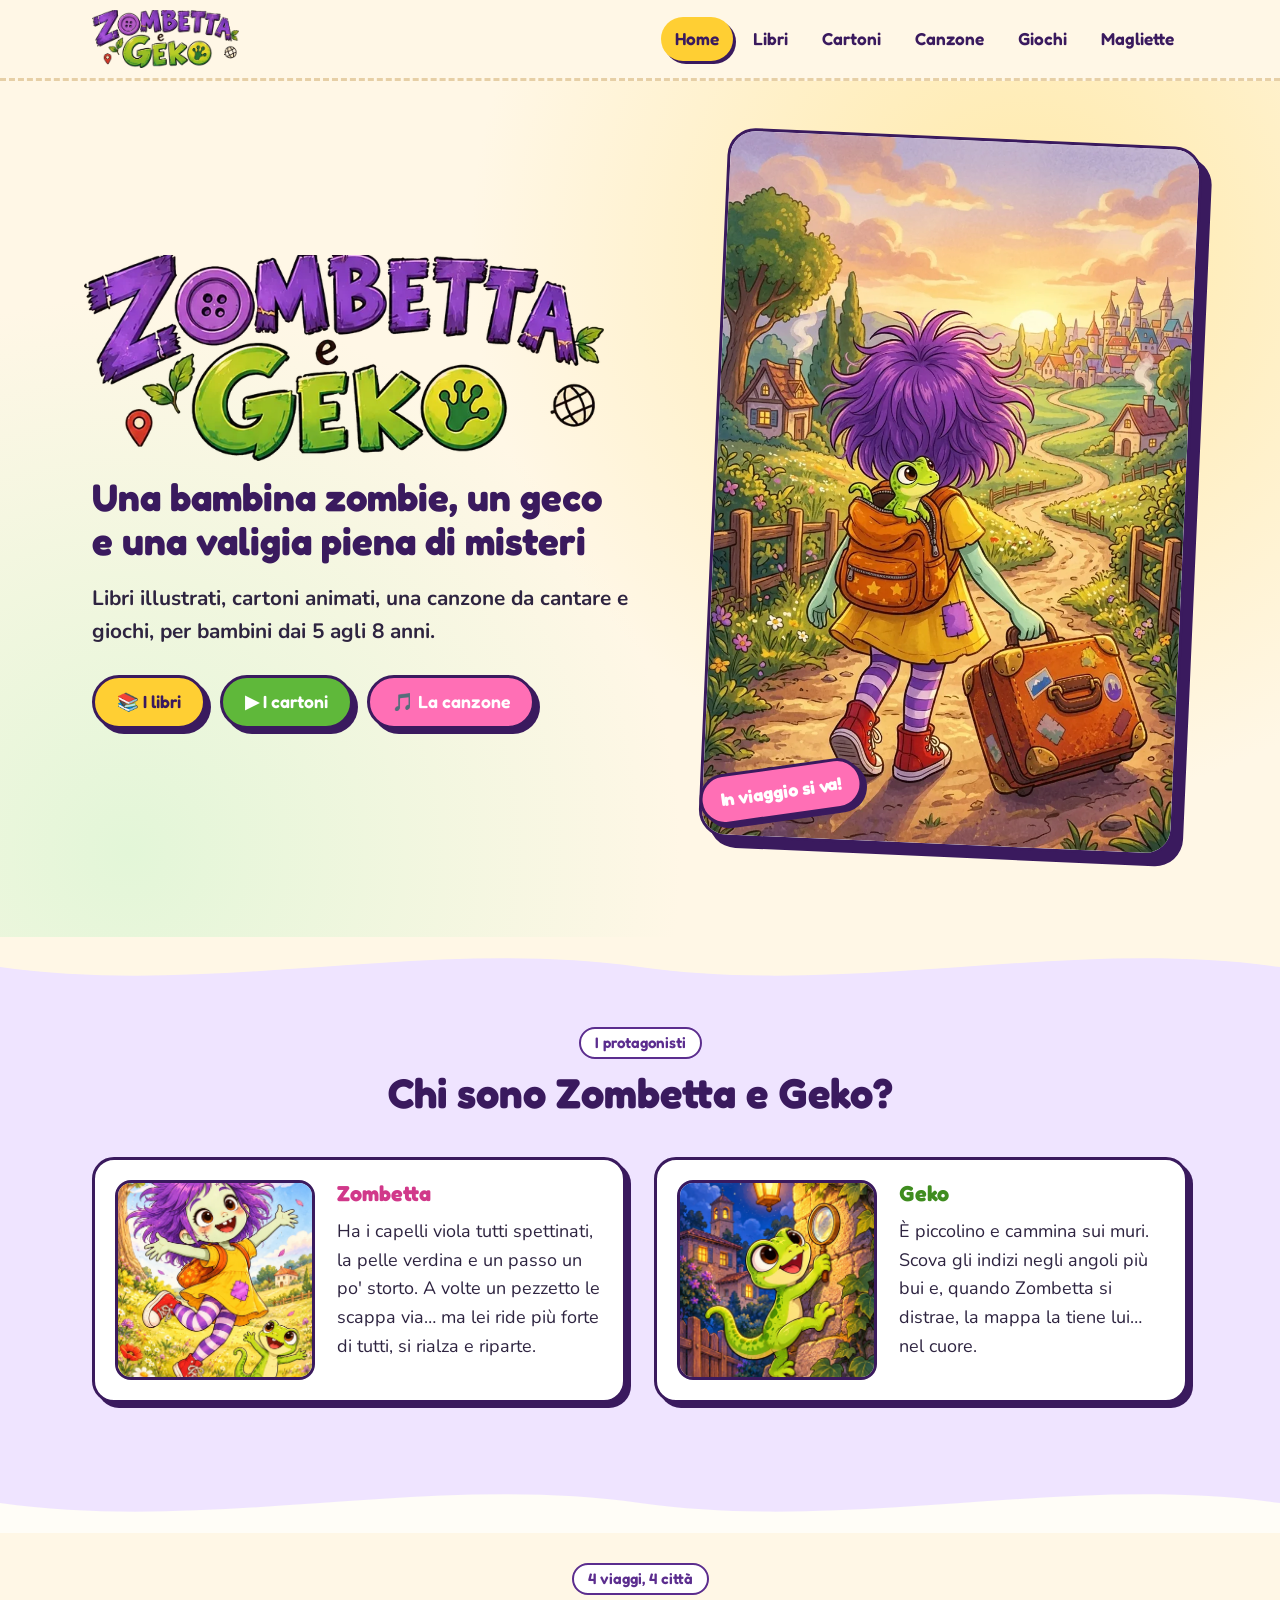
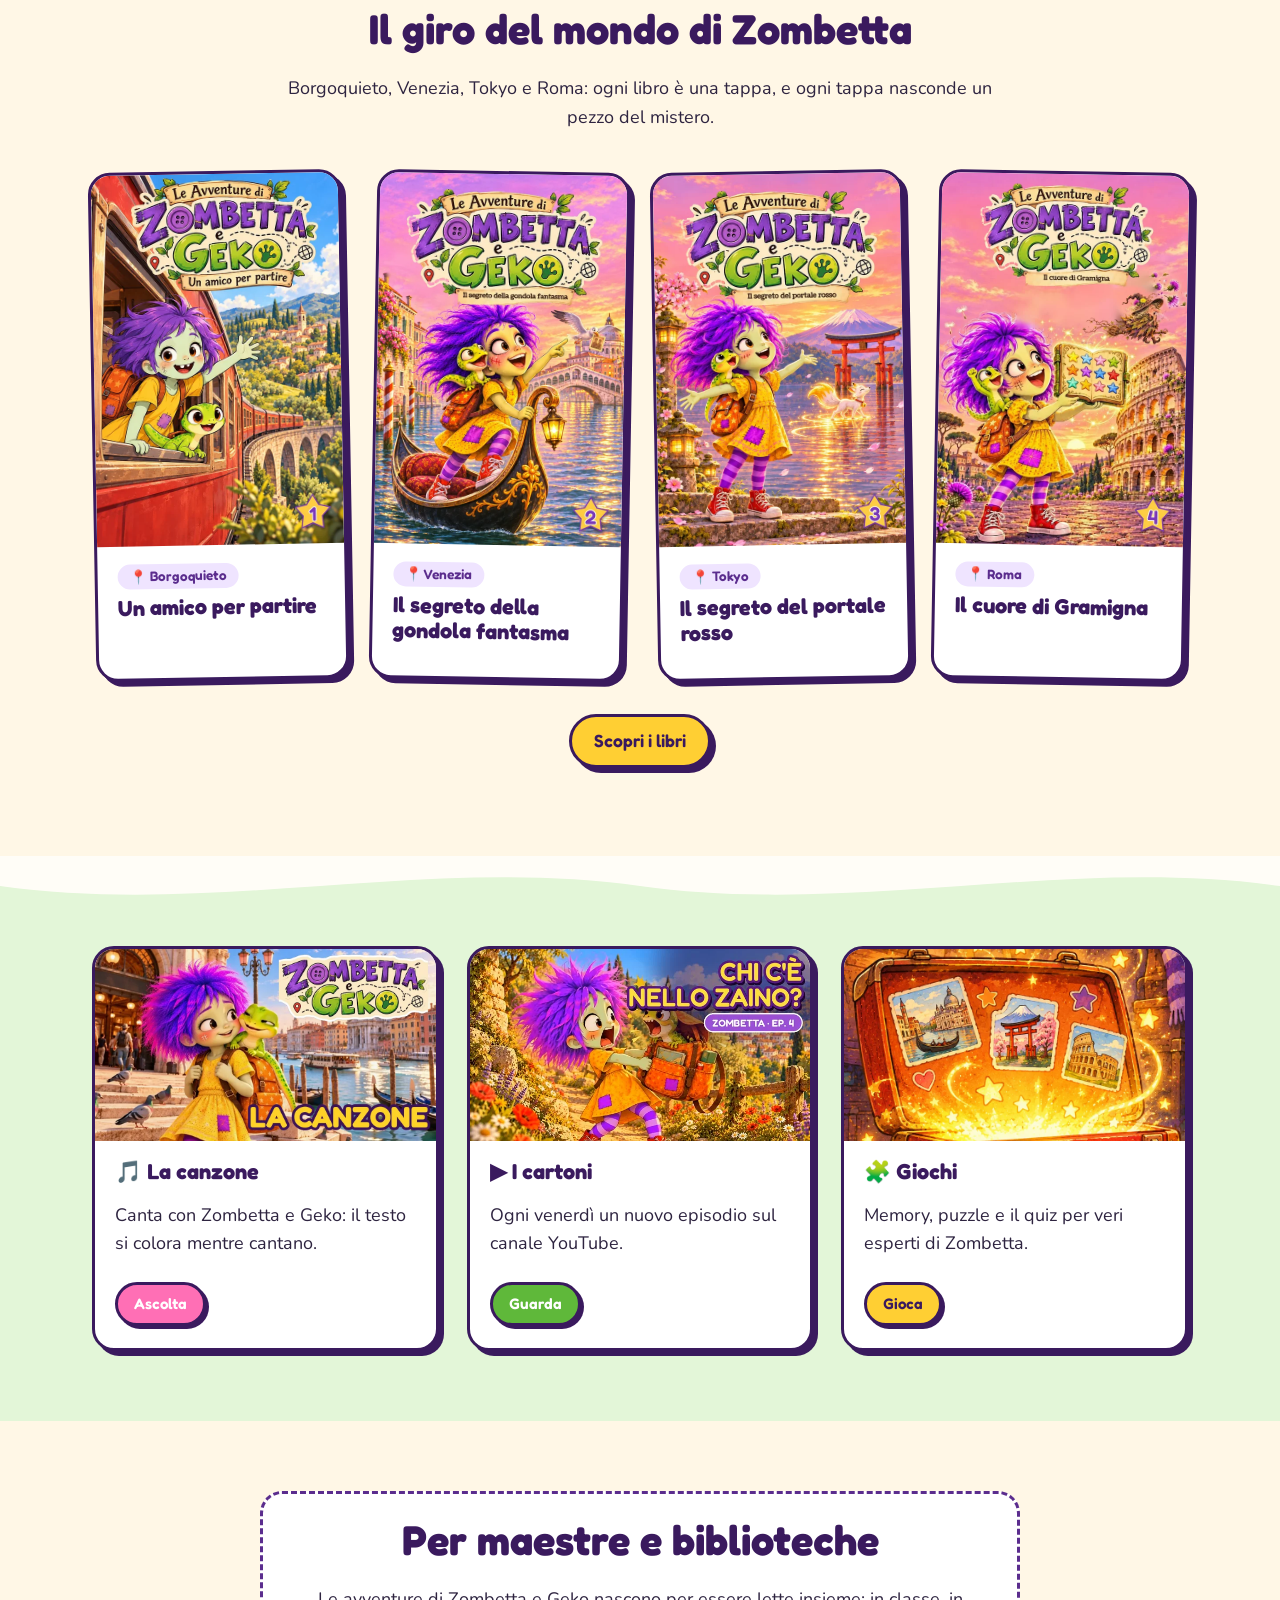
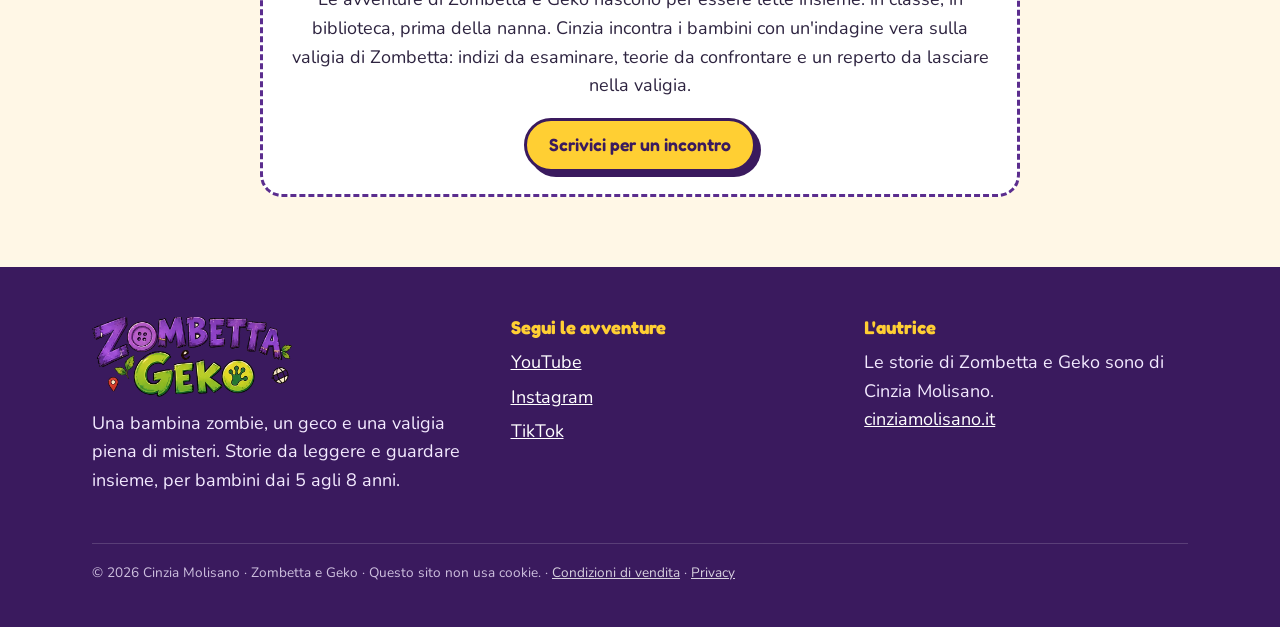
==== index.html @ 4006231a "Prima versione del sito di Zombetta e Geko Home, libri, cartoni, canzone, giochi (memory, puzzle, qu" ====
<!DOCTYPE html>
<html lang="it">
<head>
<meta charset="utf-8">
<meta name="viewport" content="width=device-width, initial-scale=1">
<title>Zombetta e Geko – Libri, cartoni e giochi per bambini</title>
<meta name="description" content="Le avventure di Zombetta, una bambina zombie, e del suo amico geco Geko: libri illustrati, cartoni animati, la canzone e giochi per bambini dai 5 agli 8 anni.">
<meta property="og:title" content="Zombetta e Geko – Libri, cartoni e giochi per bambini">
<meta property="og:description" content="Le avventure di Zombetta, una bambina zombie, e del suo amico geco Geko: libri illustrati, cartoni animati, la canzone e giochi per bambini dai 5 agli 8 anni.">
<meta property="og:image" content="https://zombettaegeko.netlify.app/img/og.jpg">
<meta property="og:type" content="website">
<link rel="icon" href="img/favicon.png">
<link rel="preload" href="fonts/fredoka-latin-700-normal.woff2" as="font" type="font/woff2" crossorigin>
<link rel="stylesheet" href="style.css">
</head>
<body>
<header class="top">
  <div class="wrap">
    <a class="brand" href="index.html" aria-label="Zombetta e Geko, home"><img src="img/logo.webp" alt="Zombetta e Geko" width="160" height="58"></a>
    <button class="burger" aria-label="Apri il menu" aria-expanded="false">☰</button>
    <nav><ul class="menu">
<li><a href="index.html" aria-current=page>Home</a></li>
<li><a href="libri.html">Libri</a></li>
<li><a href="video.html">Cartoni</a></li>
<li><a href="canzone.html">Canzone</a></li>
<li><a href="giochi.html">Giochi</a></li>
<li><a href="negozio.html">Magliette</a></li>
    </ul></nav>
  </div>
</header>
<main>

<section class="hero">
  <div class="wrap">
    <div>
      <img class="logo-grande" src="img/logo.webp" alt="Zombetta e Geko" width="520" height="300">
      <h1 style="font-size:clamp(1.6rem,3.4vw,2.4rem)">Una bambina zombie, un geco<br>e una valigia piena di misteri</h1>
      <p class="sotto">Libri illustrati, cartoni animati, una canzone da cantare e giochi, per bambini dai 5 agli 8 anni.</p>
      <div class="bottoni">
        <a class="btn" href="libri.html">📚 I libri</a>
        <a class="btn verde" href="video.html">▶ I cartoni</a>
        <a class="btn rosa" href="canzone.html">🎵 La canzone</a>
      </div>
    </div>
    <div style="position:relative">
      <div class="quadro"><img src="img/viaggio.webp" alt="Zombetta cammina con la valigia verso la città, Geko spunta dallo zaino" width="800" height="1192"></div>
      <span class="adesivo" style="left:-14px;bottom:30px">In viaggio si va!</span>
    </div>
  </div>
</section>
<svg class="onda" viewBox="0 0 1440 60" preserveAspectRatio="none" aria-hidden="true"><path d="M0,30 C240,60 480,0 720,30 C960,60 1200,0 1440,30 L1440,60 L0,60 Z" fill="#efe4ff"/></svg>
<section class="sez lilla" style="padding-top:30px">
  <div class="wrap">
    <div class="titolo-sez"><span class="occhiello">I protagonisti</span><h2>Chi sono Zombetta e Geko?</h2></div>
    <div class="griglia g2">
      <div class="personaggio z"><img src="img/prato.webp" alt="Zombetta salta felice nel prato" loading="lazy">
        <div><h3>Zombetta</h3><p>Ha i capelli viola tutti spettinati, la pelle verdina e un passo un po' storto. A volte un pezzetto le scappa via… ma lei ride più forte di tutti, si rialza e riparte.</p></div></div>
      <div class="personaggio g"><img src="img/muri.webp" alt="Geko si arrampica sul muro con la lente d'ingrandimento" loading="lazy">
        <div><h3>Geko</h3><p>È piccolino e cammina sui muri. Scova gli indizi negli angoli più bui e, quando Zombetta si distrae, la mappa la tiene lui… nel cuore.</p></div></div>
    </div>
  </div>
</section>
<svg style="background:#efe4ff" class="onda" viewBox="0 0 1440 60" preserveAspectRatio="none" aria-hidden="true"><path d="M0,30 C240,60 480,0 720,30 C960,60 1200,0 1440,30 L1440,60 L0,60 Z" fill="#fffdf7"/></svg>
<section class="sez carta" style="padding-top:30px">
  <div class="wrap">
    <div class="titolo-sez"><span class="occhiello">4 viaggi, 4 città</span><h2>Il giro del mondo di Zombetta</h2>
      <p>Borgoquieto, Venezia, Tokyo e Roma: ogni libro è una tappa, e ogni tappa nasconde un pezzo del mistero.</p></div>
    <div class="griglia g4">
      <a class="card storta" href="libri.html" style="text-decoration:none"><img src="img/libro1.webp" alt="Volume 1: Un amico per partire" loading="lazy" width="560" height="840"><div class="corpo"><span class="etichetta citta">📍 Borgoquieto</span><h3>Un amico per partire</h3></div></a><a class="card storta" href="libri.html" style="text-decoration:none"><img src="img/libro2.webp" alt="Volume 2: Il segreto della gondola fantasma" loading="lazy" width="560" height="840"><div class="corpo"><span class="etichetta citta">📍 Venezia</span><h3>Il segreto della gondola fantasma</h3></div></a><a class="card storta" href="libri.html" style="text-decoration:none"><img src="img/libro3.webp" alt="Volume 3: Il segreto del portale rosso" loading="lazy" width="560" height="840"><div class="corpo"><span class="etichetta citta">📍 Tokyo</span><h3>Il segreto del portale rosso</h3></div></a><a class="card storta" href="libri.html" style="text-decoration:none"><img src="img/libro4.webp" alt="Volume 4: Il cuore di Gramigna" loading="lazy" width="560" height="840"><div class="corpo"><span class="etichetta citta">📍 Roma</span><h3>Il cuore di Gramigna</h3></div></a>
    </div>
    <p style="text-align:center;margin-top:34px"><a class="btn" href="libri.html">Scopri i libri</a></p>
  </div>
</section>
<svg style="background:#fffdf7" class="onda" viewBox="0 0 1440 60" preserveAspectRatio="none" aria-hidden="true"><path d="M0,30 C240,60 480,0 720,30 C960,60 1200,0 1440,30 L1440,60 L0,60 Z" fill="#e3f6d8"/></svg>
<section class="sez verde" style="padding-top:30px">
  <div class="wrap">
    <div class="griglia g3">
      <div class="card"><img src="img/canzone.webp" alt="" loading="lazy"><div class="corpo"><h3>🎵 La canzone</h3><p>Canta con Zombetta e Geko: il testo si colora mentre cantano.</p><a class="btn piccolo rosa" href="canzone.html">Ascolta</a></div></div>
      <div class="card"><img src="img/ep4.webp" alt="" loading="lazy"><div class="corpo"><h3>▶ I cartoni</h3><p>Ogni venerdì un nuovo episodio sul canale YouTube.</p><a class="btn piccolo verde" href="video.html">Guarda</a></div></div>
      <div class="card"><img src="img/valigia.webp" alt="" loading="lazy" style="aspect-ratio:16/9;object-fit:cover"><div class="corpo"><h3>🧩 Giochi</h3><p>Memory, puzzle e il quiz per veri esperti di Zombetta.</p><a class="btn piccolo" href="giochi.html">Gioca</a></div></div>
    </div>
  </div>
</section>
<section class="sez carta">
  <div class="wrap">
    <div class="avviso">
      <h2>Per maestre e biblioteche</h2>
      <p>Le avventure di Zombetta e Geko nascono per essere lette insieme: in classe, in biblioteca, prima della nanna. Cinzia incontra i bambini con un'indagine vera sulla valigia di Zombetta: indizi da esaminare, teorie da confrontare e un reperto da lasciare nella valigia.</p>
      <a class="btn" href="https://www.instagram.com/zombettaegeko/" rel="noopener">Scrivici per un incontro</a>
    </div>
  </div>
</section>

</main>
<footer>
  <div class="wrap">
    <div>
      <img src="img/logo.webp" alt="" width="200" style="margin-bottom:12px">
      <p>Una bambina zombie, un geco e una valigia piena di misteri. Storie da leggere e guardare insieme, per bambini dai 5 agli 8 anni.</p>
    </div>
    <div>
      <h3>Segui le avventure</h3>
      <ul>
        <li><a href="https://www.youtube.com/@ZombettaGeko" rel="noopener">YouTube</a></li>
        <li><a href="https://www.instagram.com/zombettaegeko/" rel="noopener">Instagram</a></li>
        <li><a href="https://www.tiktok.com/@zombettaegeko" rel="noopener">TikTok</a></li>
      </ul>
    </div>
    <div>
      <h3>L'autrice</h3>
      <p>Le storie di Zombetta e Geko sono di Cinzia Molisano.<br><a href="https://cinziamolisano.it" rel="noopener">cinziamolisano.it</a></p>
    </div>
    <p class="piccolo">© <span class="anno">2026</span> Cinzia Molisano · Zombetta e Geko · Questo sito non usa cookie. · <a href="condizioni.html">Condizioni di vendita</a> · <a href="privacy.html">Privacy</a></p>
  </div>
</footer>
<script src="site.js"></script>

</body>
</html>
---- style.css ----
@font-face{font-family:Fredoka;src:url(fonts/fredoka-latin-600-normal.woff2) format("woff2");font-weight:600;font-display:swap}
@font-face{font-family:Fredoka;src:url(fonts/fredoka-latin-700-normal.woff2) format("woff2");font-weight:700;font-display:swap}
@font-face{font-family:Nunito;src:url(fonts/nunito-latin-400-normal.woff2) format("woff2");font-weight:400;font-display:swap}
@font-face{font-family:Nunito;src:url(fonts/nunito-latin-700-normal.woff2) format("woff2");font-weight:700;font-display:swap}
@font-face{font-family:Nunito;src:url(fonts/nunito-latin-800-normal.woff2) format("woff2");font-weight:800;font-display:swap}

:root{
  --viola:#5b2d8e; --viola-scuro:#3a1a5e; --lilla:#efe4ff;
  --verde:#5fb83a; --verde-chiaro:#e3f6d8;
  --giallo:#ffcf33; --rosa:#ff6fb5; --crema:#fff7e6; --carta:#fffdf7;
  --testo:#2e2440; --bordo:3px solid var(--viola-scuro);
  --ombra:5px 5px 0 var(--viola-scuro);
  --r:22px;
}
*{box-sizing:border-box}
html{scroll-behavior:smooth}
body{margin:0;font-family:Nunito,system-ui,sans-serif;font-size:18px;line-height:1.6;color:var(--testo);background:var(--crema)}
img{max-width:100%;height:auto;display:block}
a{color:var(--viola)}
h1,h2,h3{font-family:Fredoka,Nunito,sans-serif;line-height:1.15;color:var(--viola-scuro);margin:0 0 .5em}
h1{font-size:clamp(2.2rem,5vw,3.6rem)}
h2{font-size:clamp(1.8rem,3.6vw,2.6rem)}
h3{font-size:1.35rem}
p{margin:0 0 1em}
.wrap{max-width:1140px;margin:0 auto;padding:0 22px}

/* ---------- header ---------- */
.top{position:sticky;top:0;z-index:20;background:rgba(255,247,230,.94);backdrop-filter:blur(8px);border-bottom:3px dashed #e6cfa6}
.top .wrap{display:flex;align-items:center;justify-content:space-between;gap:16px;height:78px}
.top .brand img{height:58px;width:auto}
.menu{display:flex;gap:6px;list-style:none;margin:0;padding:0}
.menu a{display:block;font-family:Fredoka;font-weight:600;font-size:1.08rem;text-decoration:none;color:var(--viola-scuro);padding:8px 14px;border-radius:999px;transition:background .15s,transform .15s}
.menu a:hover{background:var(--lilla);transform:rotate(-2deg)}
.menu a[aria-current=page]{background:var(--giallo);box-shadow:3px 3px 0 var(--viola-scuro)}
.burger{display:none;background:var(--giallo);border:var(--bordo);border-radius:14px;width:52px;height:46px;font-size:1.5rem;cursor:pointer;box-shadow:3px 3px 0 var(--viola-scuro)}
@media (max-width:860px){
  .burger{display:block}
  .menu{display:none;position:absolute;left:0;right:0;top:78px;flex-direction:column;background:var(--crema);padding:12px 22px 22px;border-bottom:3px dashed #e6cfa6}
  .menu.open{display:flex}
  .menu a{font-size:1.3rem}
}

/* ---------- buttons ---------- */
.btn{display:inline-flex;align-items:center;gap:8px;font-family:Fredoka;font-weight:600;font-size:1.1rem;text-decoration:none;color:var(--viola-scuro);background:var(--giallo);border:var(--bordo);border-radius:999px;padding:10px 22px;box-shadow:var(--ombra);transition:transform .12s,box-shadow .12s;cursor:pointer}
.btn:hover{transform:translate(-2px,-2px);box-shadow:7px 7px 0 var(--viola-scuro)}
.btn:active{transform:translate(3px,3px);box-shadow:2px 2px 0 var(--viola-scuro)}
.btn.verde{background:var(--verde);color:#fff}
.btn.rosa{background:var(--rosa);color:#fff}
.btn.bianco{background:#fff}
.btn.piccolo{font-size:.95rem;padding:7px 16px;box-shadow:3px 3px 0 var(--viola-scuro)}

/* ---------- hero ---------- */
.hero{position:relative;overflow:hidden;padding:56px 0 90px;background:radial-gradient(circle at 80% 20%,#ffe9a8 0,transparent 45%),radial-gradient(circle at 10% 90%,#e3f6d8 0,transparent 40%),var(--crema)}
.hero .wrap{display:grid;grid-template-columns:1.1fr .9fr;gap:40px;align-items:center}
.hero .logo-grande{width:min(520px,100%);margin:0 0 14px -8px}
.hero .sotto{font-size:1.3rem;font-weight:700;margin-bottom:26px}
.hero .bottoni{display:flex;flex-wrap:wrap;gap:14px}
.hero .quadro{transform:rotate(2.5deg);border:var(--bordo);border-radius:28px;overflow:hidden;box-shadow:10px 10px 0 var(--viola-scuro);background:#fff}
.hero .quadro img{aspect-ratio:2/3;object-fit:cover;width:100%}
.adesivo{position:absolute;font-family:Fredoka;font-weight:700;background:var(--rosa);color:#fff;border:var(--bordo);border-radius:999px;padding:8px 18px;transform:rotate(-8deg);box-shadow:4px 4px 0 var(--viola-scuro)}
@media (max-width:860px){.hero .wrap{grid-template-columns:1fr}.hero .quadro{max-width:360px;margin:0 auto}}

.onda{display:block;width:100%;height:60px}

/* ---------- sezioni ---------- */
.sez{padding:70px 0}
.sez.lilla{background:var(--lilla)}
.sez.verde{background:var(--verde-chiaro)}
.sez.mcarta{background:var(--carta)}
.titolo-sez{text-align:center;max-width:720px;margin:0 auto 40px}
.titolo-sez .occhiello{display:inline-block;font-family:Fredoka;font-weight:600;color:var(--viola);background:#fff;border:2px solid var(--viola);border-radius:999px;padding:2px 14px;margin-bottom:10px;font-size:.95rem}
.pagina-testa{padding:50px 0 20px;text-align:center}
.pagina-testa p{max-width:680px;margin:0 auto;font-size:1.15rem}

.griglia{display:grid;gap:28px}
.g2{grid-template-columns:repeat(2,1fr)}
.g3{grid-template-columns:repeat(3,1fr)}
.g4{grid-template-columns:repeat(4,1fr)}
@media (max-width:960px){.g4{grid-template-columns:repeat(2,1fr)}.g3{grid-template-columns:repeat(2,1fr)}}
@media (max-width:600px){.g2,.g3,.g4{grid-template-columns:1fr}}

.card{background:#fff;border:var(--bordo);border-radius:var(--r);box-shadow:var(--ombra);overflow:hidden;display:flex;flex-direction:column}
.card .corpo{padding:18px 20px 22px;display:flex;flex-direction:column;gap:6px;flex:1}
.card .corpo .btn{margin-top:auto;align-self:flex-start}
.card img{width:100%}
.card.storta:nth-child(odd){transform:rotate(-1deg)}
.card.storta:nth-child(even){transform:rotate(1deg)}
.etichetta{display:inline-block;font-family:Fredoka;font-weight:600;font-size:.85rem;border-radius:999px;padding:2px 12px;background:var(--verde-chiaro);color:#2d6b14;align-self:flex-start}
.etichetta.presto{background:#fff0c2;color:#8a5b00}
.etichetta.citta{background:var(--lilla);color:var(--viola)}

/* personaggi */
.personaggio{display:grid;grid-template-columns:200px 1fr;gap:22px;align-items:center;background:#fff;border:var(--bordo);border-radius:var(--r);padding:20px;box-shadow:var(--ombra)}
.personaggio img{border-radius:16px;aspect-ratio:1;object-fit:cover;border:3px solid var(--viola-scuro)}
.personaggio.z h3{color:#d1388a}.personaggio.g h3{color:#3f8c1f}
@media (max-width:600px){.personaggio{grid-template-columns:1fr}.personaggio img{max-width:220px}}

/* libri */
.libro img{aspect-ratio:2/3;object-fit:cover;border-bottom:var(--bordo)}
.libro .num{font-family:Fredoka;font-weight:700;color:var(--rosa)}

/* video */
.ep img{aspect-ratio:16/9;object-fit:cover;border-bottom:var(--bordo)}
.ep .data{font-weight:800;color:var(--viola)}
.video-box{position:relative;aspect-ratio:16/9;border:var(--bordo);border-radius:var(--r);overflow:hidden;box-shadow:var(--ombra);background:#000}
.video-box iframe{position:absolute;inset:0;width:100%;height:100%;border:0}
.video-box .copertina{position:absolute;inset:0;width:100%;height:100%;object-fit:cover;cursor:pointer}
.video-box .play{position:absolute;left:50%;top:50%;transform:translate(-50%,-50%);width:96px;height:96px;border-radius:50%;background:var(--rosa);border:4px solid #fff;color:#fff;font-size:2.6rem;cursor:pointer;box-shadow:0 6px 20px rgba(0,0,0,.35)}
.nota-privacy{font-size:.85rem;opacity:.75;margin-top:10px;text-align:center}

/* canzone */
.testo-canzone{columns:2;column-gap:36px;background:#fff;border:var(--bordo);border-radius:var(--r);padding:30px 34px;box-shadow:var(--ombra)}
.testo-canzone div{break-inside:avoid;margin-bottom:22px}
.testo-canzone b{font-family:Fredoka;font-weight:600;display:block;margin-bottom:4px}
.chi-z{color:#d1388a}.chi-g{color:#3f8c1f}.chi-i{color:#b07b00}
@media (max-width:700px){.testo-canzone{columns:1}}

/* negozio */
.prodotto .foto{background:linear-gradient(160deg,#fff,#f6eefe);padding:22px;border-bottom:var(--bordo)}
.prodotto .foto img{aspect-ratio:1;object-fit:contain;width:100%}
.prezzo{font-family:Fredoka;font-weight:700;font-size:1.3rem;color:var(--viola)}

/* box avviso */
.avviso{background:#fff;border:3px dashed var(--viola);border-radius:var(--r);padding:22px 26px;max-width:760px;margin:0 auto;text-align:center}

/* footer */
footer{background:var(--viola-scuro);color:#f3eaff;padding:50px 0 30px;margin-top:0}
footer a{color:#fff}
footer .wrap{display:grid;grid-template-columns:1.2fr 1fr 1fr;gap:30px}
footer h3{color:var(--giallo);font-size:1.15rem}
footer ul{list-style:none;padding:0;margin:0}
footer li{margin-bottom:6px}
footer .piccolo{grid-column:1/-1;border-top:1px solid rgba(255,255,255,.2);padding-top:18px;font-size:.85rem;opacity:.8}
@media (max-width:760px){footer .wrap{grid-template-columns:1fr}}

/* ---------- giochi ---------- */
.giochi-menu{display:flex;flex-wrap:wrap;justify-content:center;gap:14px;margin-bottom:30px}
.gioco{display:none;background:#fff;border:var(--bordo);border-radius:var(--r);box-shadow:var(--ombra);padding:26px;max-width:860px;margin:0 auto}
.gioco.attivo{display:block}
.gioco .barra{display:flex;flex-wrap:wrap;gap:12px;align-items:center;justify-content:space-between;margin-bottom:18px;font-weight:800}
.memory{display:grid;grid-template-columns:repeat(4,1fr);gap:12px}
.mcarta{aspect-ratio:1;perspective:700px;cursor:pointer;background:none;border:0;padding:0}
.mcarta .in{display:block;position:relative;width:100%;height:100%;transition:transform .45s;transform-style:preserve-3d}
.mcarta.girata .in,.mcarta.trovata .in{transform:rotateY(180deg)}
.mcarta .f,.mcarta .r{display:block;position:absolute;inset:0;backface-visibility:hidden;border-radius:16px;border:3px solid var(--viola-scuro)}
.mcarta .f{background:var(--viola) url(img/logo.webp) center/80% no-repeat;background-color:var(--lilla)}
.mcarta .r{transform:rotateY(180deg);background:#fff center/cover no-repeat}
.mcarta .r.timbro{background-size:85%;background-color:#fff}
.mcarta.trovata .r{box-shadow:0 0 0 4px var(--verde)}
.puzzle{display:grid;width:100%;gap:3px;background:var(--viola-scuro);border:var(--bordo);border-radius:16px;overflow:hidden;max-width:480px;margin:0 auto;touch-action:none}
.pezzo{aspect-ratio:2/3;background-repeat:no-repeat;cursor:pointer;border:0;padding:0;outline:none}
.pezzo.sel{box-shadow:inset 0 0 0 5px var(--giallo)}
.quiz-domanda{font-family:Fredoka;font-weight:600;font-size:1.45rem;margin-bottom:16px}
.quiz-risposte{display:grid;gap:12px}
.quiz-risposte button{font:inherit;font-weight:700;text-align:left;background:var(--crema);border:3px solid var(--viola-scuro);border-radius:16px;padding:12px 16px;cursor:pointer}
.quiz-risposte button:hover{background:var(--lilla)}
.quiz-risposte button:disabled{color:var(--testo);cursor:default}
.quiz-risposte button.giusta{background:#c9f0b4}
.quiz-risposte button.sbagliata{background:#ffd0e6}
.bravo{text-align:center;font-family:Fredoka;font-size:1.5rem;color:var(--viola);margin-top:16px;min-height:1.6em}
select{font:inherit;font-weight:700;border:3px solid var(--viola-scuro);border-radius:12px;padding:4px 10px;background:#fff}

@media (prefers-reduced-motion:reduce){*{transition:none!important}}

/* negozio */
.prodotto-big{display:grid;grid-template-columns:1fr 1fr;gap:44px;align-items:start}
.galleria #foto-grande{width:100%;aspect-ratio:1;object-fit:contain;background:linear-gradient(160deg,#fff,#f6eefe);border:var(--bordo);border-radius:var(--r);box-shadow:var(--ombra);padding:20px}
.miniature{display:flex;gap:12px;margin-top:16px}
.miniature button{width:84px;height:84px;padding:6px;background:#fff;border:3px solid var(--viola-scuro);border-radius:14px;cursor:pointer}
.miniature img{width:100%;height:100%;object-fit:contain}
.prezzo{font-size:2rem;margin:4px 0 12px}
.dettagli{padding-left:20px;margin:0 0 14px}
.colori-pallini{display:flex;gap:10px}
.colori-pallini span{width:34px;height:34px;border-radius:50%;border:3px solid var(--viola-scuro)}
@media (max-width:800px){.prodotto-big{grid-template-columns:1fr}}
.modulo{background:#fff;border:var(--bordo);border-radius:var(--r);box-shadow:var(--ombra);padding:28px;display:grid;gap:16px}
.modulo label{display:grid;gap:4px;font-weight:800}
.modulo input,.modulo textarea,.modulo select{font:inherit;font-weight:400;border:3px solid var(--viola-scuro);border-radius:12px;padding:8px 12px;background:#fff;width:100%}
.modulo .riga{display:grid;grid-template-columns:1.4fr 1fr 1fr .7fr;gap:12px;padding-bottom:12px;border-bottom:2px dashed #e0d0f5;margin-bottom:12px}
.modulo .due{display:grid;grid-template-columns:1fr 1fr;gap:12px}
.modulo .check{display:flex;gap:10px;align-items:flex-start;font-weight:400}
.modulo .check input{width:auto;margin-top:6px}
.modulo .btn{justify-self:start}
.totale{font-size:1.25rem;margin:0}
@media (max-width:640px){.modulo .riga{grid-template-columns:1fr 1fr}.modulo .due{grid-template-columns:1fr}}
.legale h1{margin-top:20px}.legale h2{font-size:1.4rem;margin-top:28px}
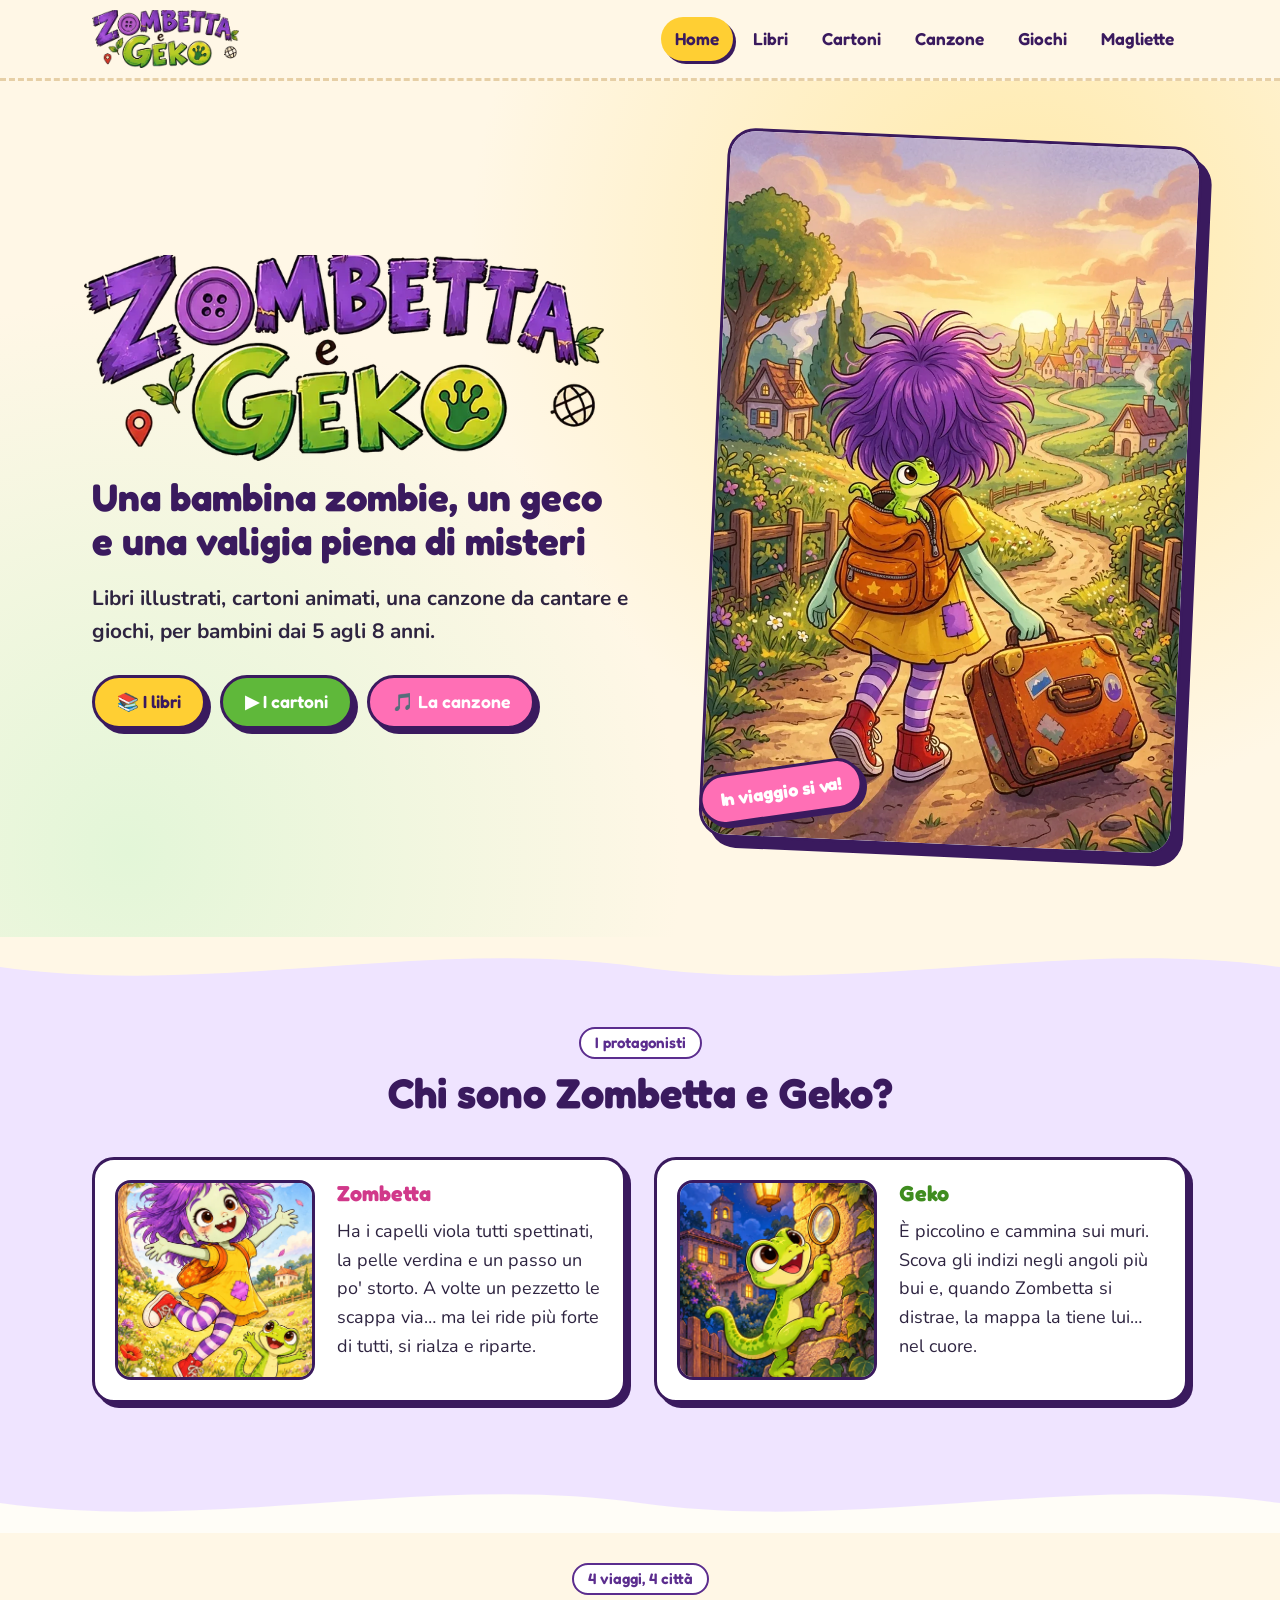
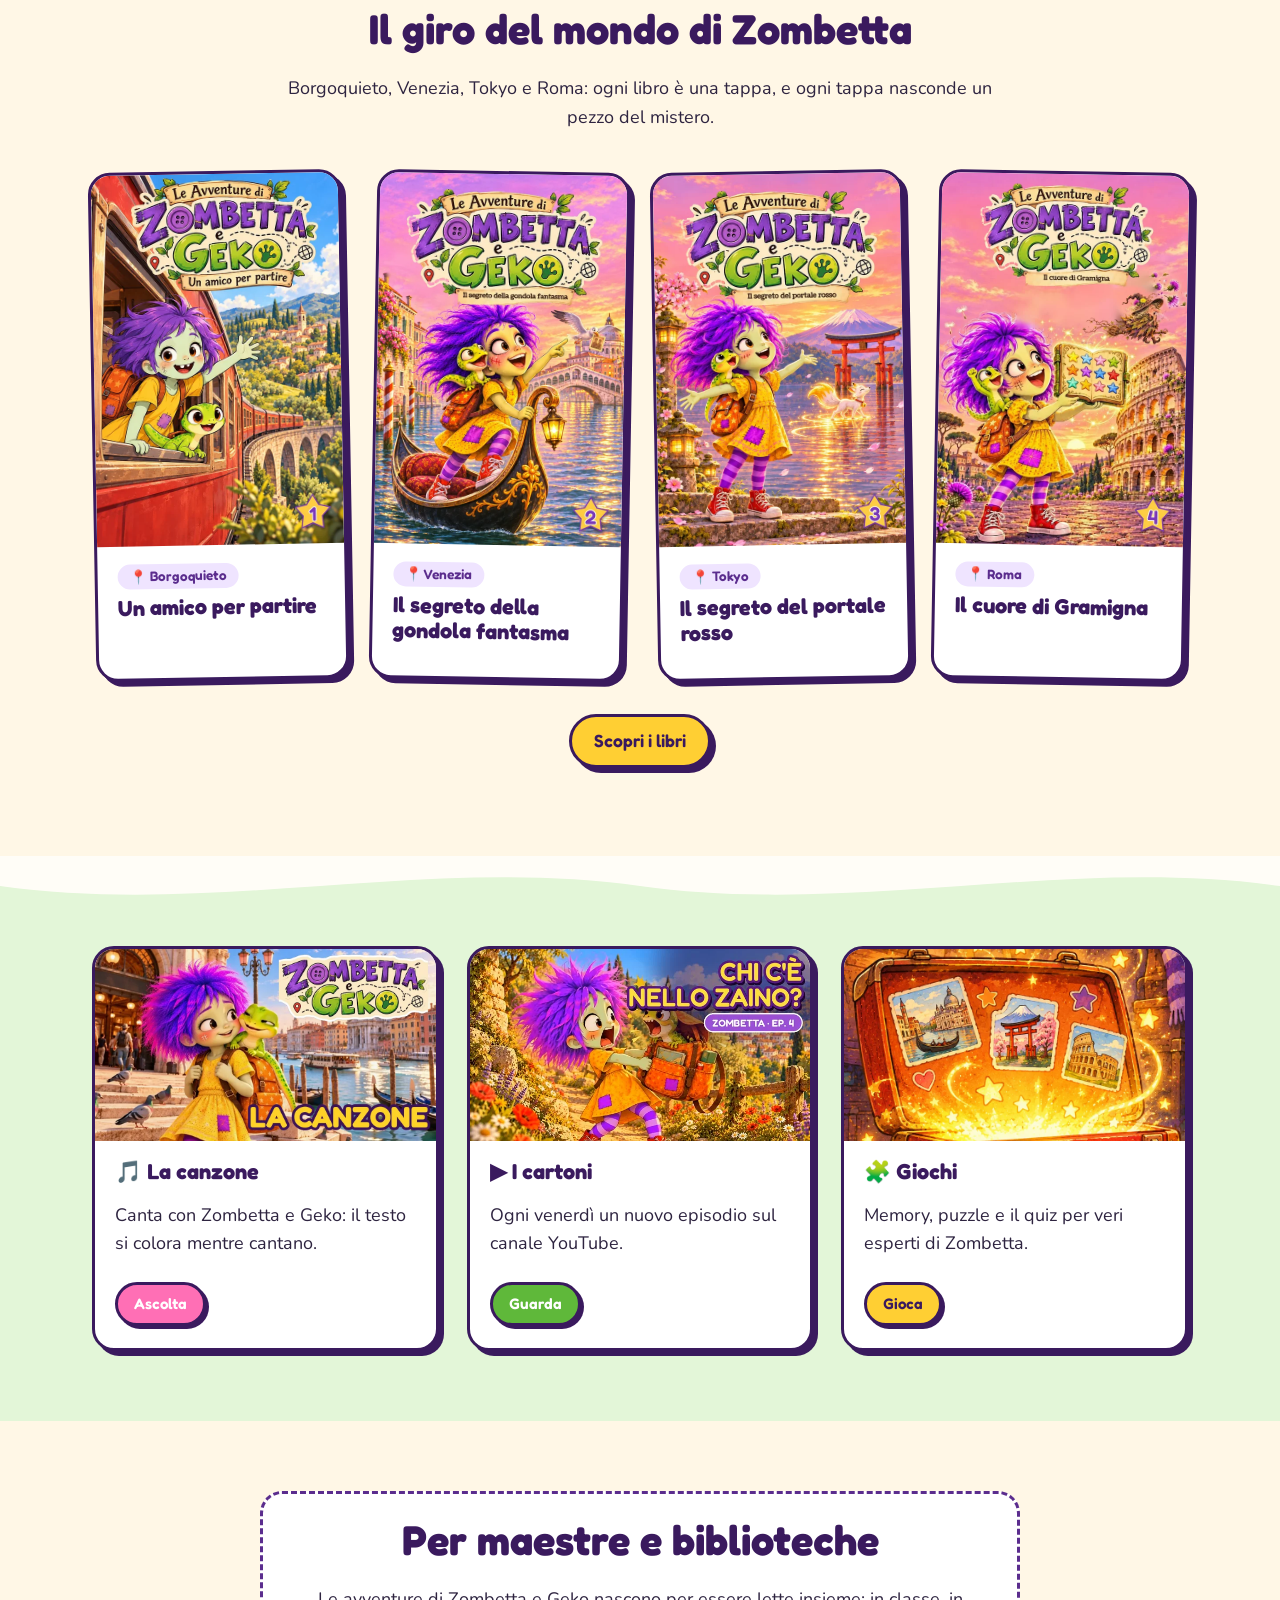
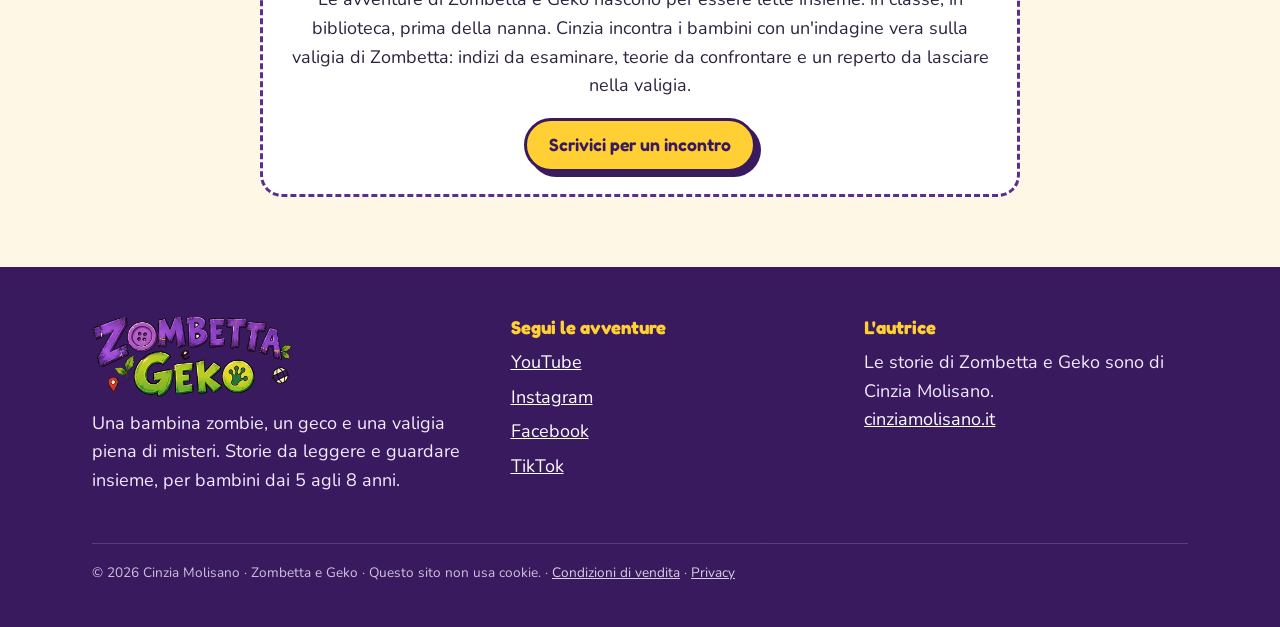
==== commit 64adf19d: "Footer: link alla pagina Facebook Co-Authored-By: Claude Opus 5.5 <noreply@anthropic.com> Claude-Ses" ====
--- a/index.html
+++ b/index.html
@@ -103,6 +103,7 @@
       <ul>
         <li><a href="https://www.youtube.com/@ZombettaGeko" rel="noopener">YouTube</a></li>
         <li><a href="https://www.instagram.com/zombettaegeko/" rel="noopener">Instagram</a></li>
+        <li><a href="https://www.facebook.com/zombettaegeko/" rel="noopener">Facebook</a></li>
         <li><a href="https://www.tiktok.com/@zombettaegeko" rel="noopener">TikTok</a></li>
       </ul>
     </div>
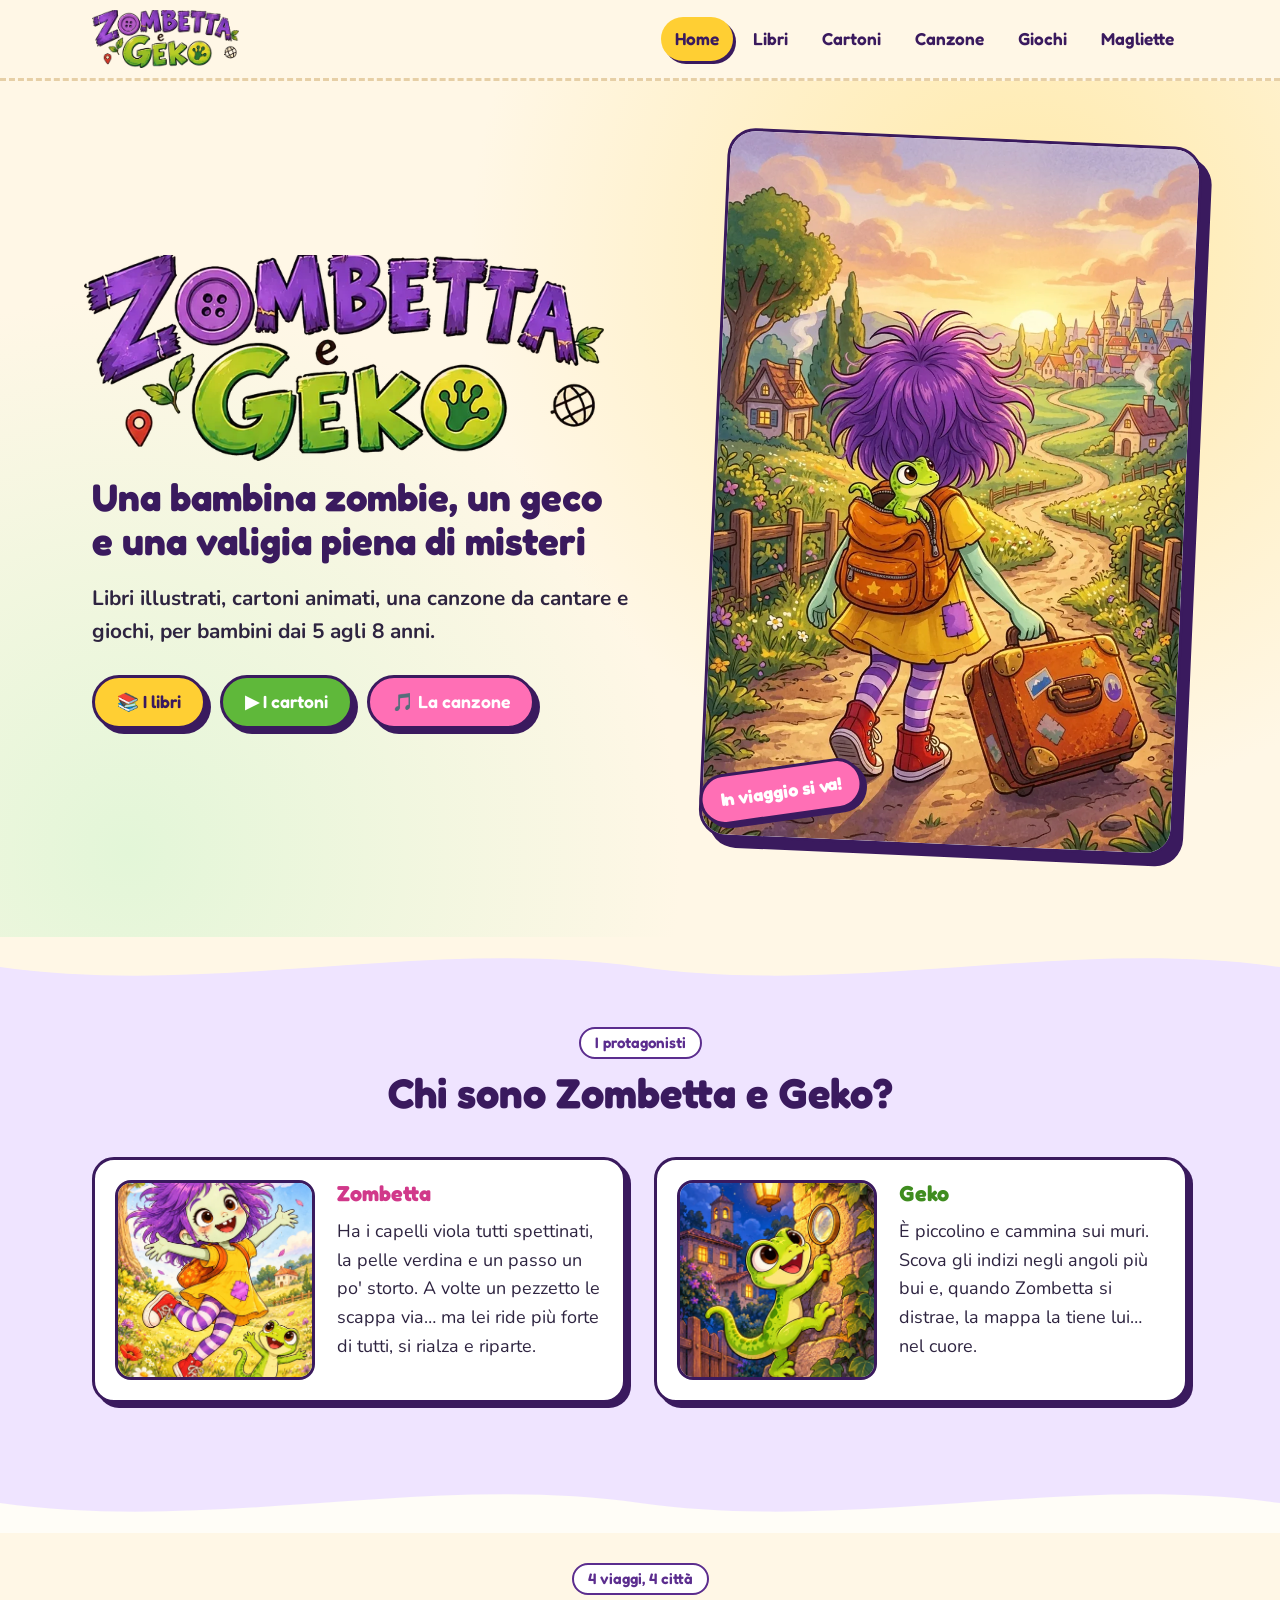
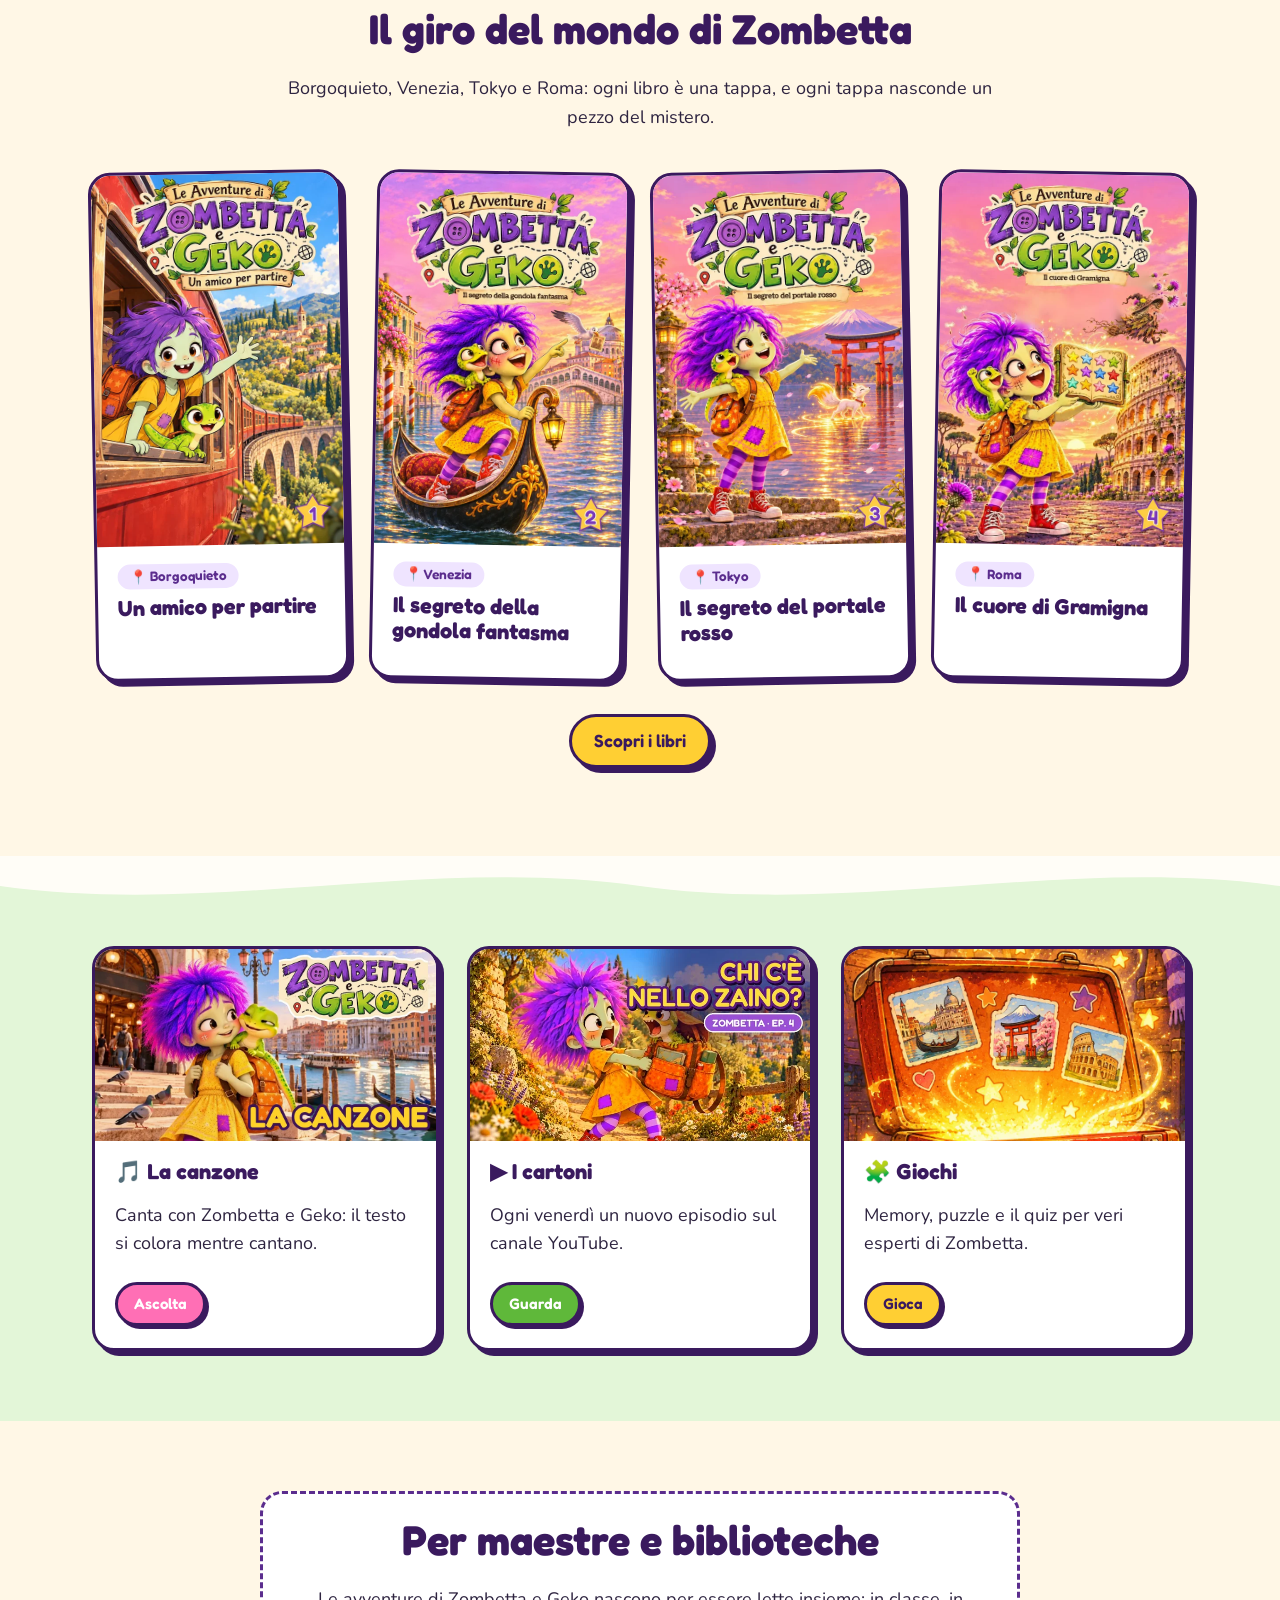
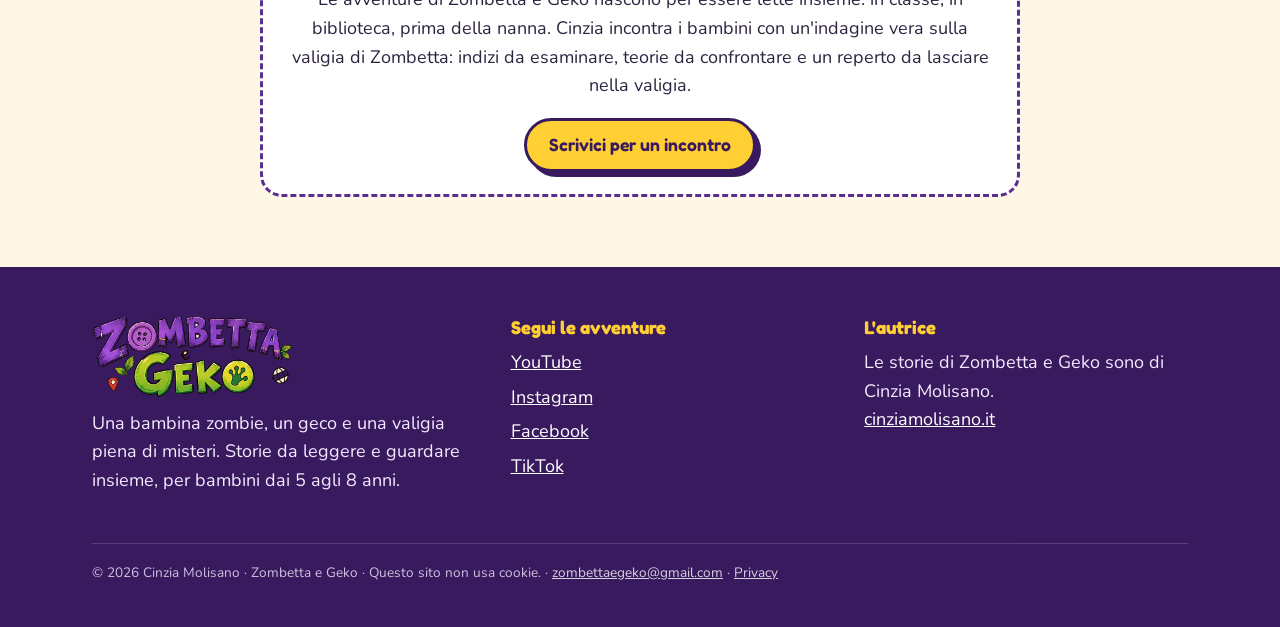
==== commit 27caef19: "Negozio in modalità prenotazione (email/Instagram), aggiunta la sacca Pagamenti Stripe, modulo d'ord" ====
--- a/index.html
+++ b/index.html
@@ -111,7 +111,7 @@
       <h3>L'autrice</h3>
       <p>Le storie di Zombetta e Geko sono di Cinzia Molisano.<br><a href="https://cinziamolisano.it" rel="noopener">cinziamolisano.it</a></p>
     </div>
-    <p class="piccolo">© <span class="anno">2026</span> Cinzia Molisano · Zombetta e Geko · Questo sito non usa cookie. · <a href="condizioni.html">Condizioni di vendita</a> · <a href="privacy.html">Privacy</a></p>
+    <p class="piccolo">© <span class="anno">2026</span> Cinzia Molisano · Zombetta e Geko · Questo sito non usa cookie. · <a href="mailto:zombettaegeko@gmail.com">zombettaegeko@gmail.com</a> · <a href="privacy.html">Privacy</a></p>
   </div>
 </footer>
 <script src="site.js"></script>
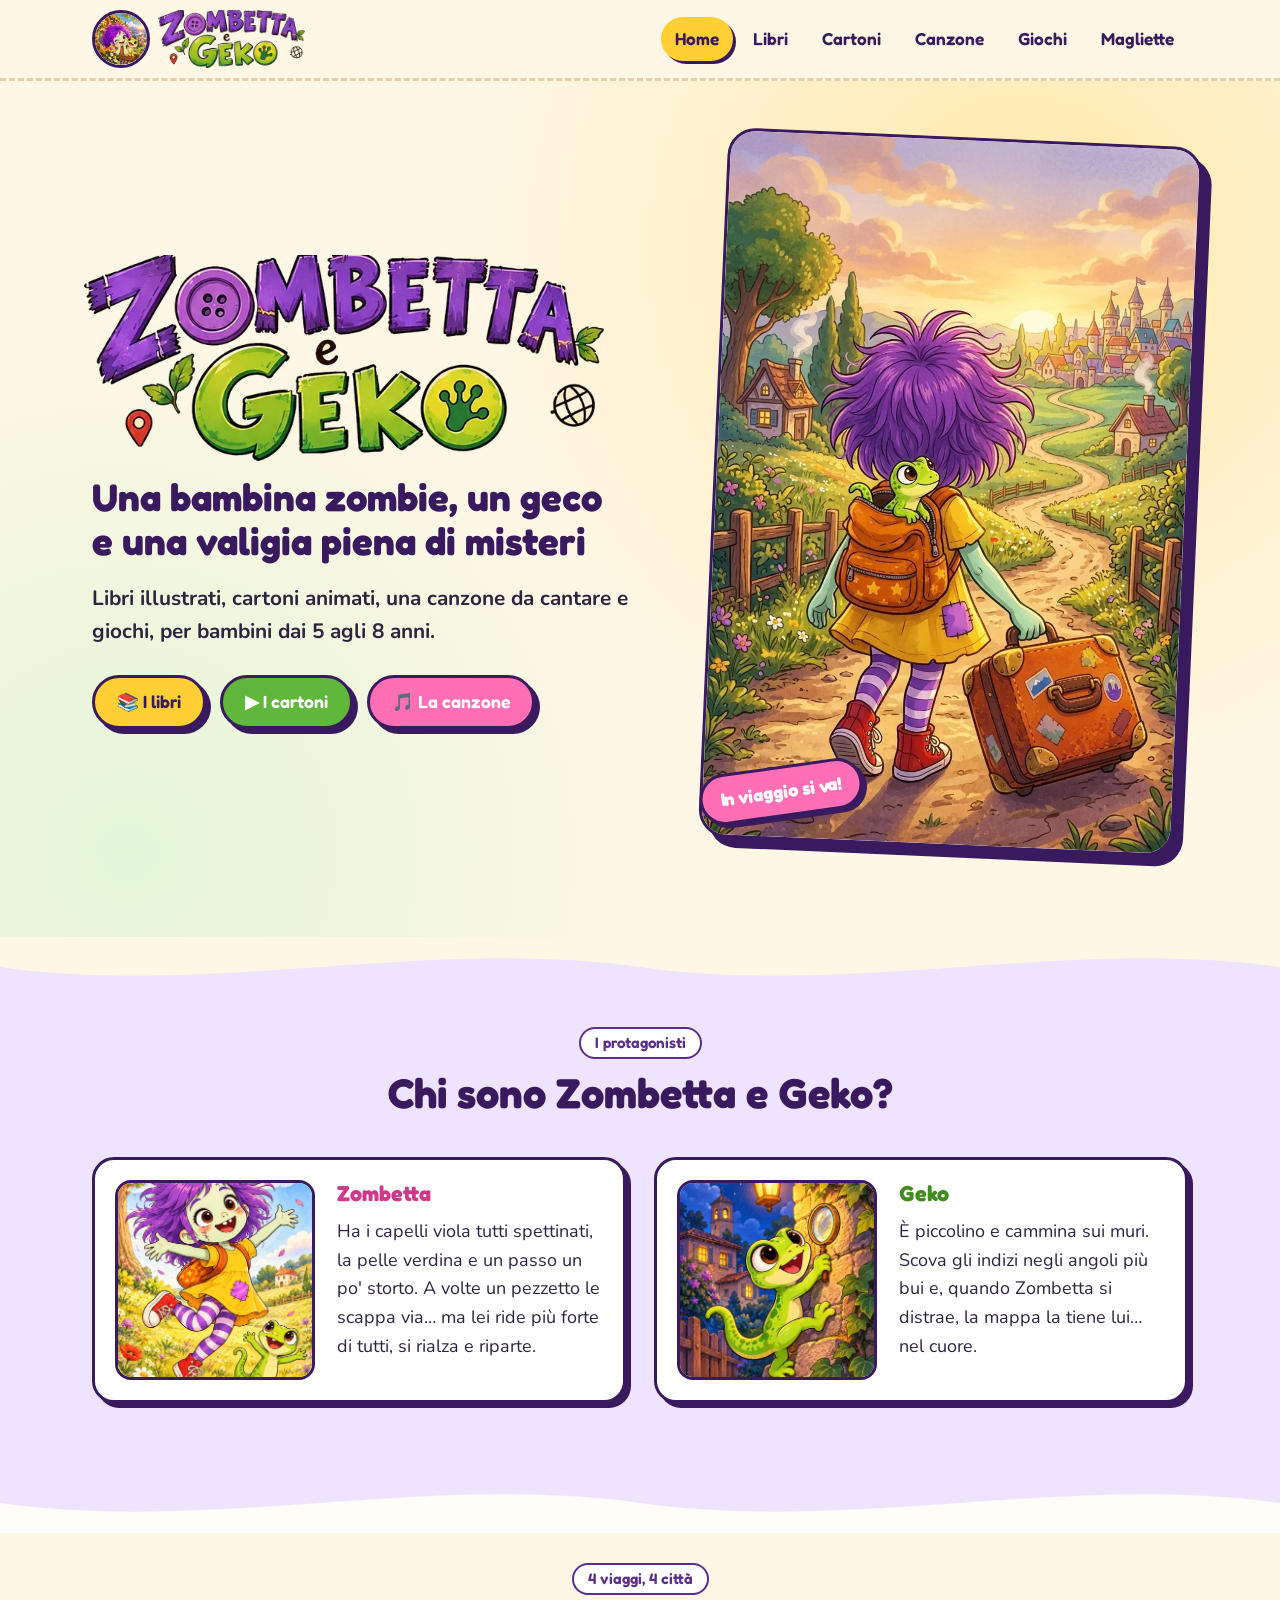
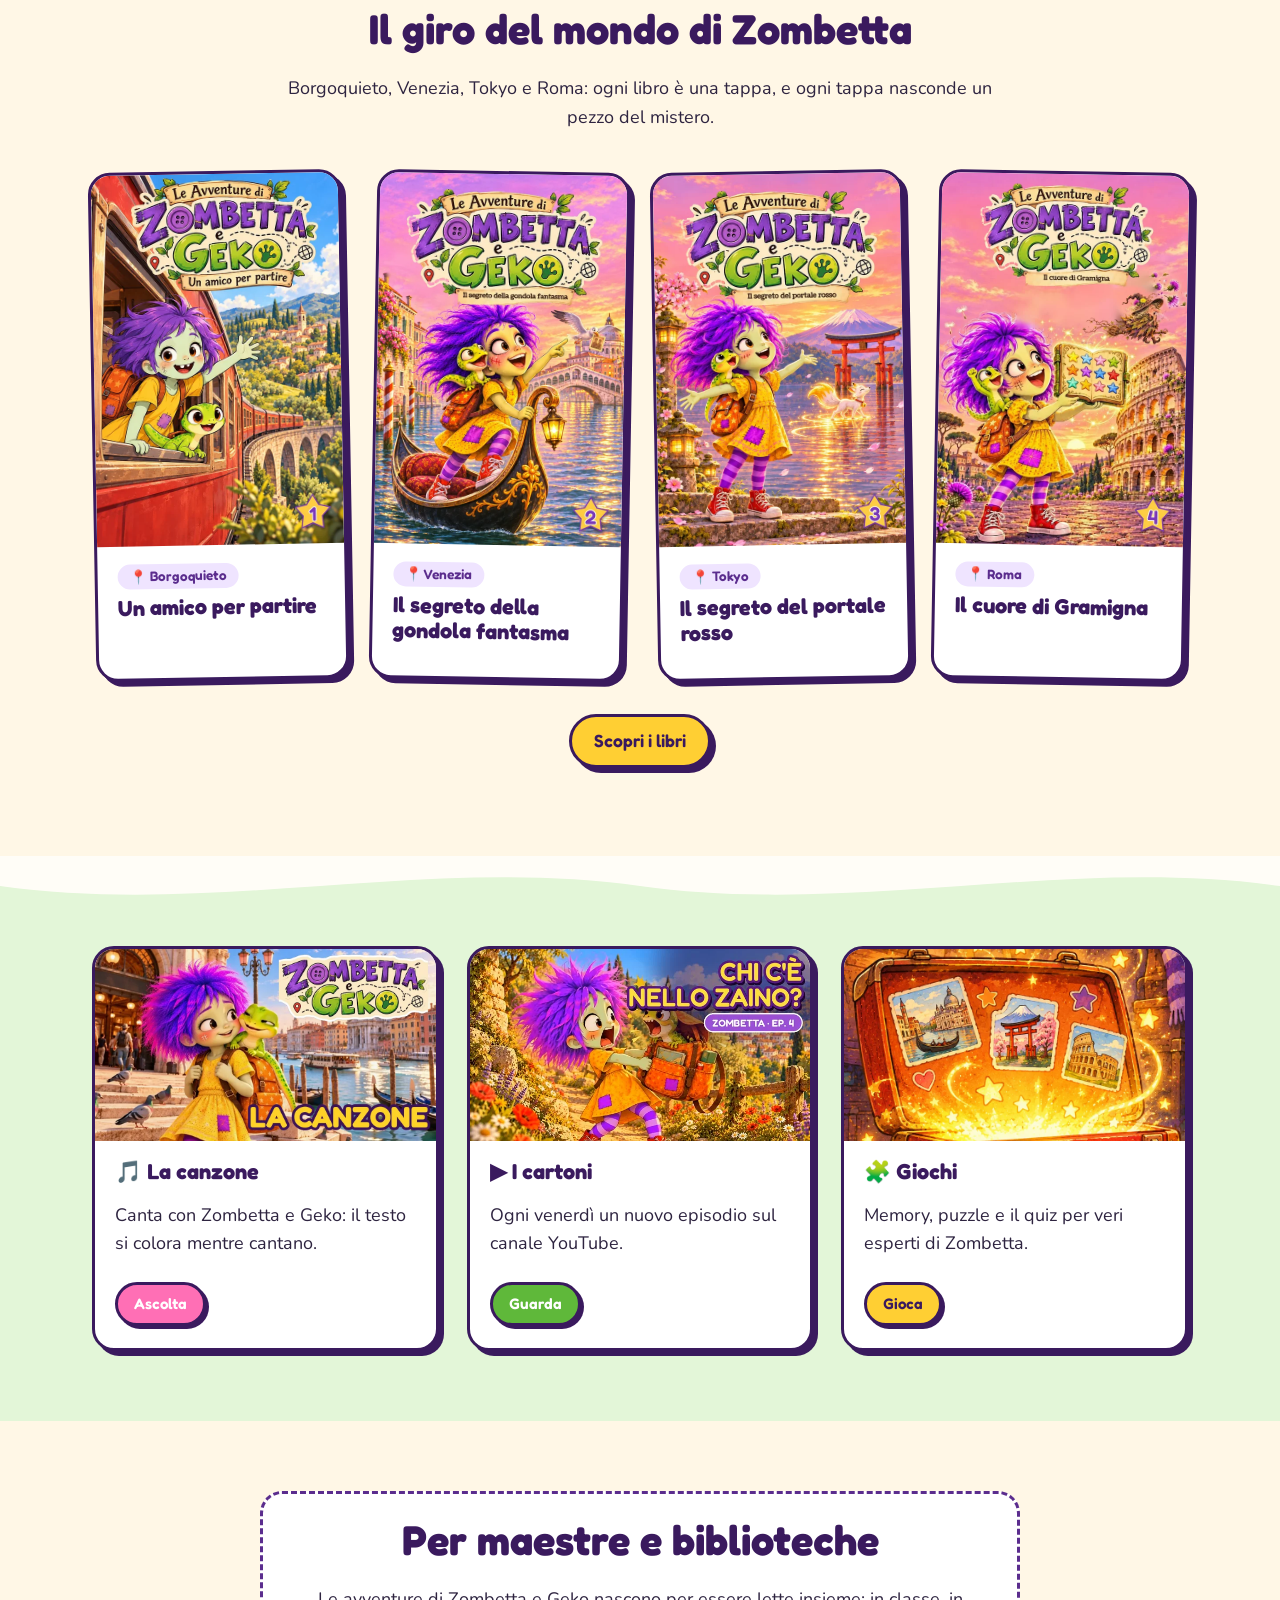
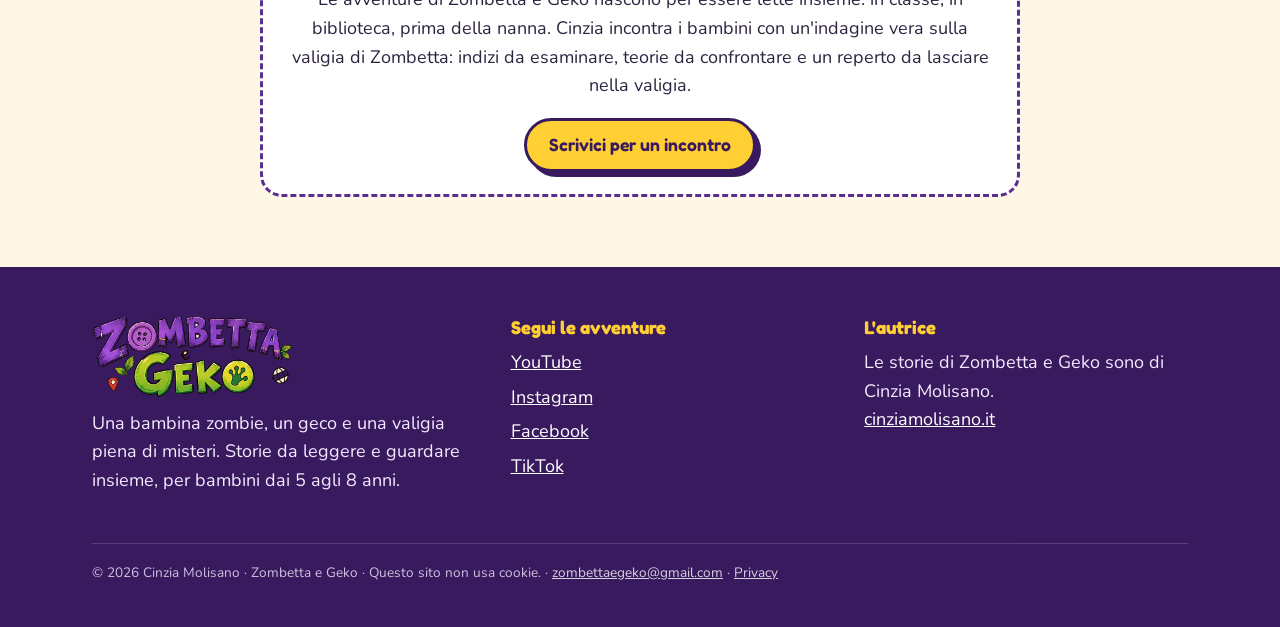
==== commit 26a1acc2: "Logo ufficiale tondo nell'intestazione e come icona Co-Authored-By: Claude Opus 5.5 <noreply@anthrop" ====
--- a/index.html
+++ b/index.html
@@ -7,16 +7,17 @@
 <meta name="description" content="Le avventure di Zombetta, una bambina zombie, e del suo amico geco Geko: libri illustrati, cartoni animati, la canzone e giochi per bambini dai 5 agli 8 anni.">
 <meta property="og:title" content="Zombetta e Geko – Libri, cartoni e giochi per bambini">
 <meta property="og:description" content="Le avventure di Zombetta, una bambina zombie, e del suo amico geco Geko: libri illustrati, cartoni animati, la canzone e giochi per bambini dai 5 agli 8 anni.">
-<meta property="og:image" content="https://zombettaegeko.netlify.app/img/og.jpg">
+<meta property="og:image" content="https://zombettaegeko.it/img/og.jpg">
 <meta property="og:type" content="website">
 <link rel="icon" href="img/favicon.png">
+<link rel="apple-touch-icon" href="img/apple-touch-icon.png">
 <link rel="preload" href="fonts/fredoka-latin-700-normal.woff2" as="font" type="font/woff2" crossorigin>
 <link rel="stylesheet" href="style.css">
 </head>
 <body>
 <header class="top">
   <div class="wrap">
-    <a class="brand" href="index.html" aria-label="Zombetta e Geko, home"><img src="img/logo.webp" alt="Zombetta e Geko" width="160" height="58"></a>
+    <a class="brand" href="index.html" aria-label="Zombetta e Geko, home"><img class="tondo" src="img/logo-tondo.webp" alt="" width="58" height="58"><img src="img/logo.webp" alt="Zombetta e Geko" width="160" height="58"></a>
     <button class="burger" aria-label="Apri il menu" aria-expanded="false">☰</button>
     <nav><ul class="menu">
 <li><a href="index.html" aria-current=page>Home</a></li>
--- a/style.css
+++ b/style.css
@@ -27,7 +27,8 @@
 /* ---------- header ---------- */
 .top{position:sticky;top:0;z-index:20;background:rgba(255,247,230,.94);backdrop-filter:blur(8px);border-bottom:3px dashed #e6cfa6}
 .top .wrap{display:flex;align-items:center;justify-content:space-between;gap:16px;height:78px}
-.top .brand img{height:58px;width:auto}
+.top .brand{display:flex;align-items:center;gap:8px}.top .brand img{height:58px;width:auto}.top .brand img.tondo{width:58px;border-radius:50%;border:3px solid var(--viola-scuro);background:#fff}
+@media(max-width:420px){.top .brand img{height:46px}.top .brand img.tondo{width:46px}}
 .menu{display:flex;gap:6px;list-style:none;margin:0;padding:0}
 .menu a{display:block;font-family:Fredoka;font-weight:600;font-size:1.08rem;text-decoration:none;color:var(--viola-scuro);padding:8px 14px;border-radius:999px;transition:background .15s,transform .15s}
 .menu a:hover{background:var(--lilla);transform:rotate(-2deg)}
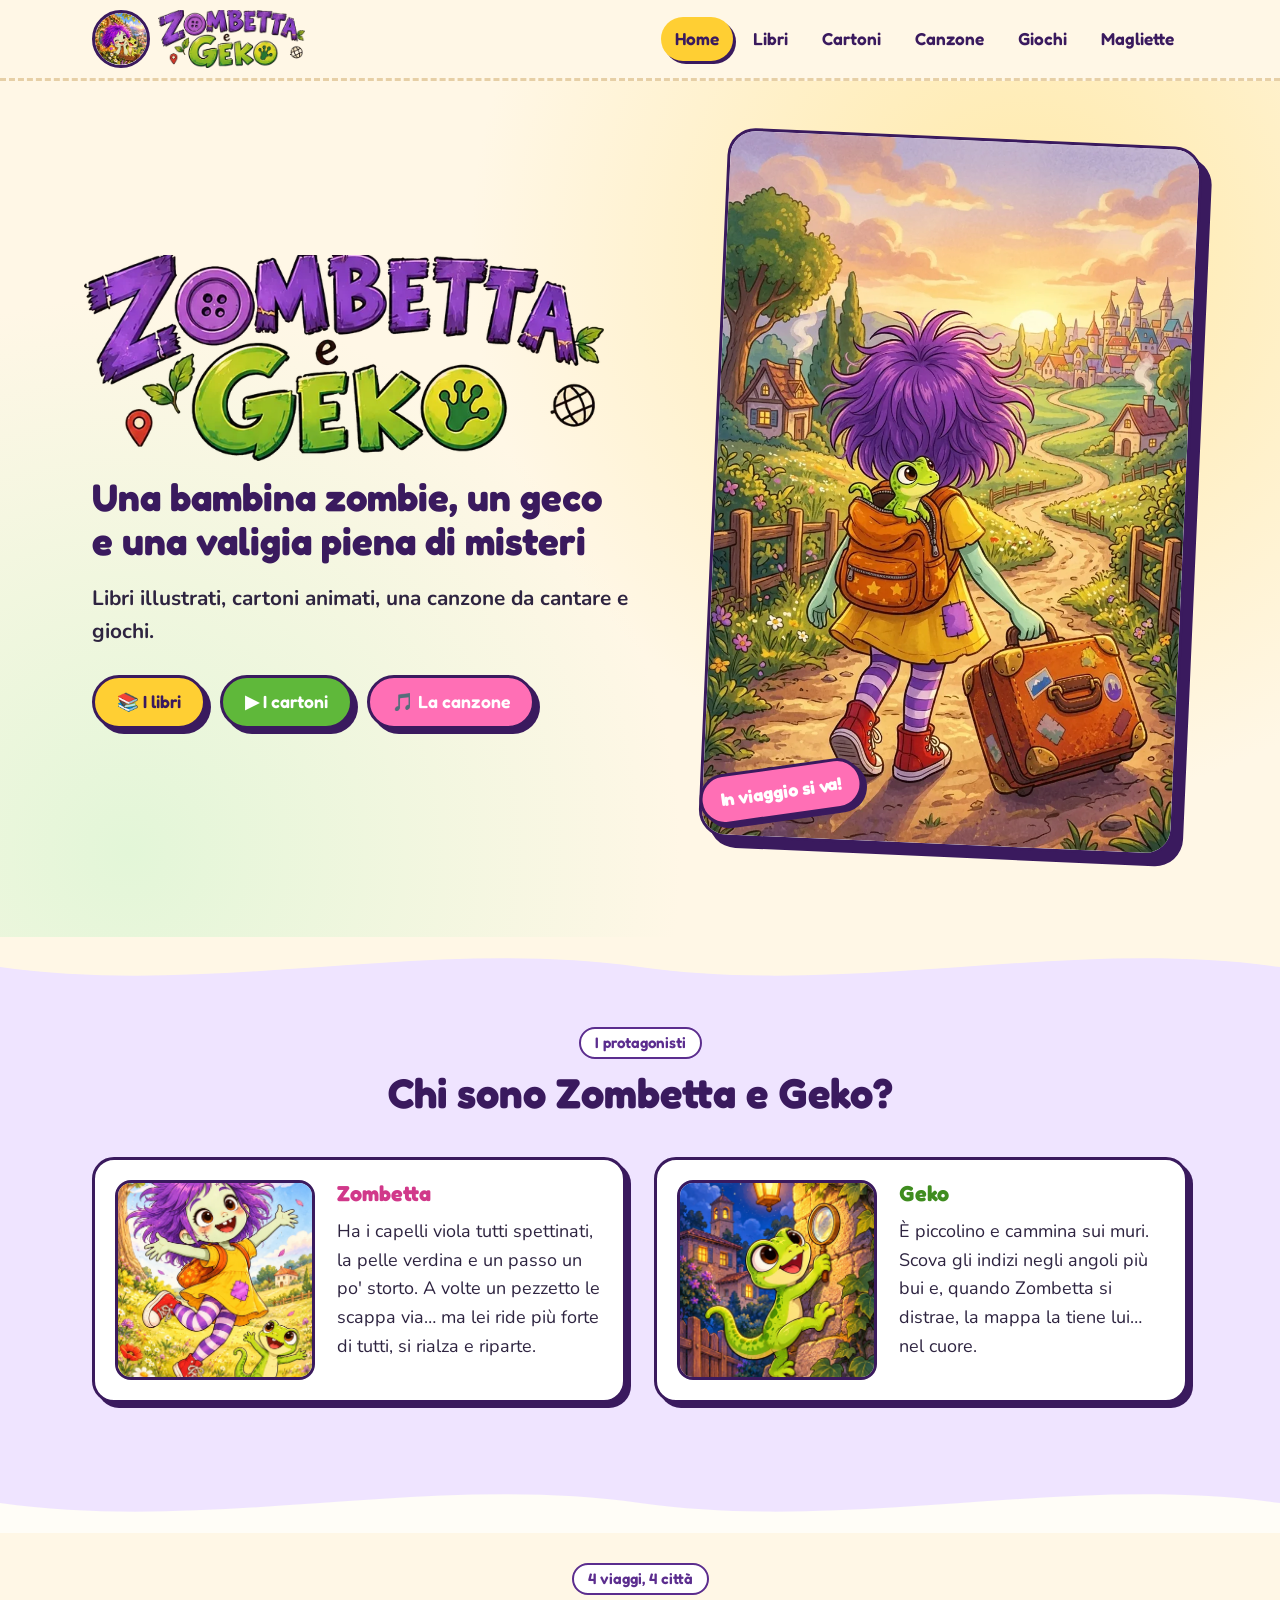
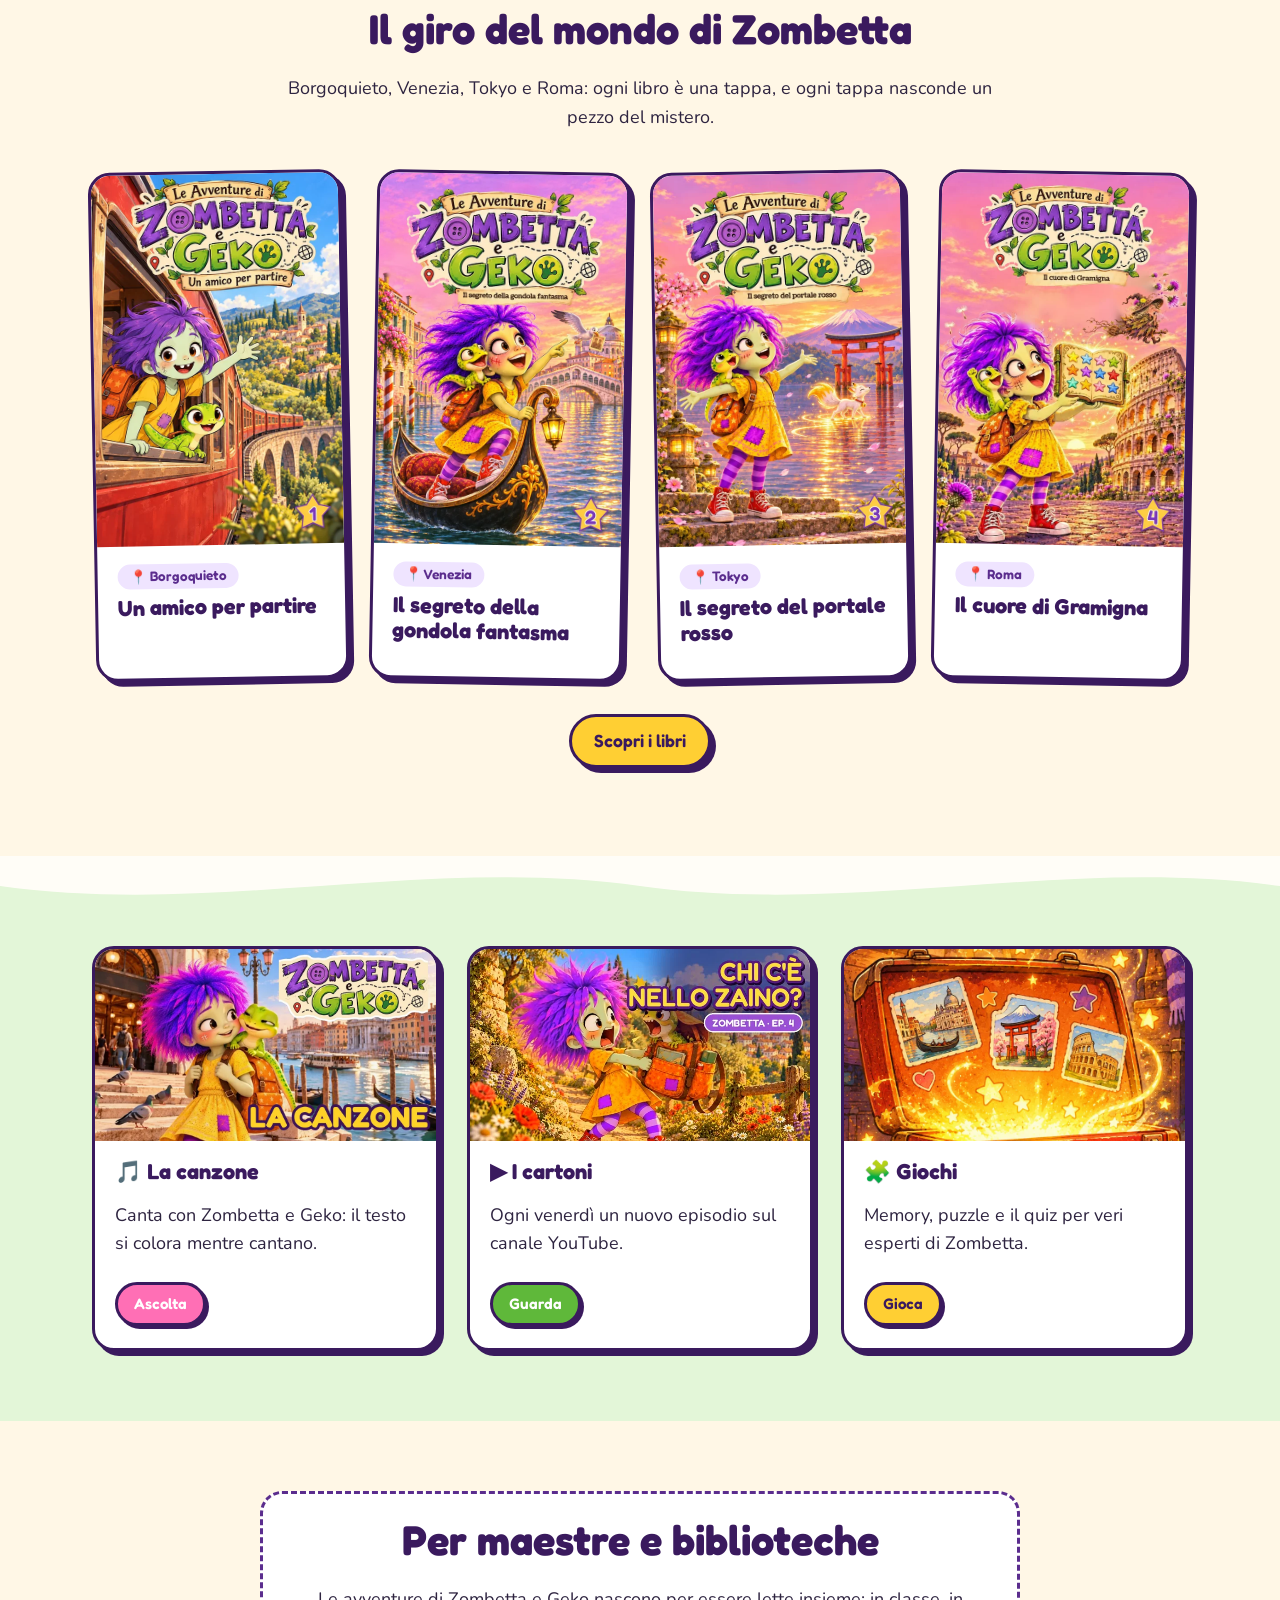
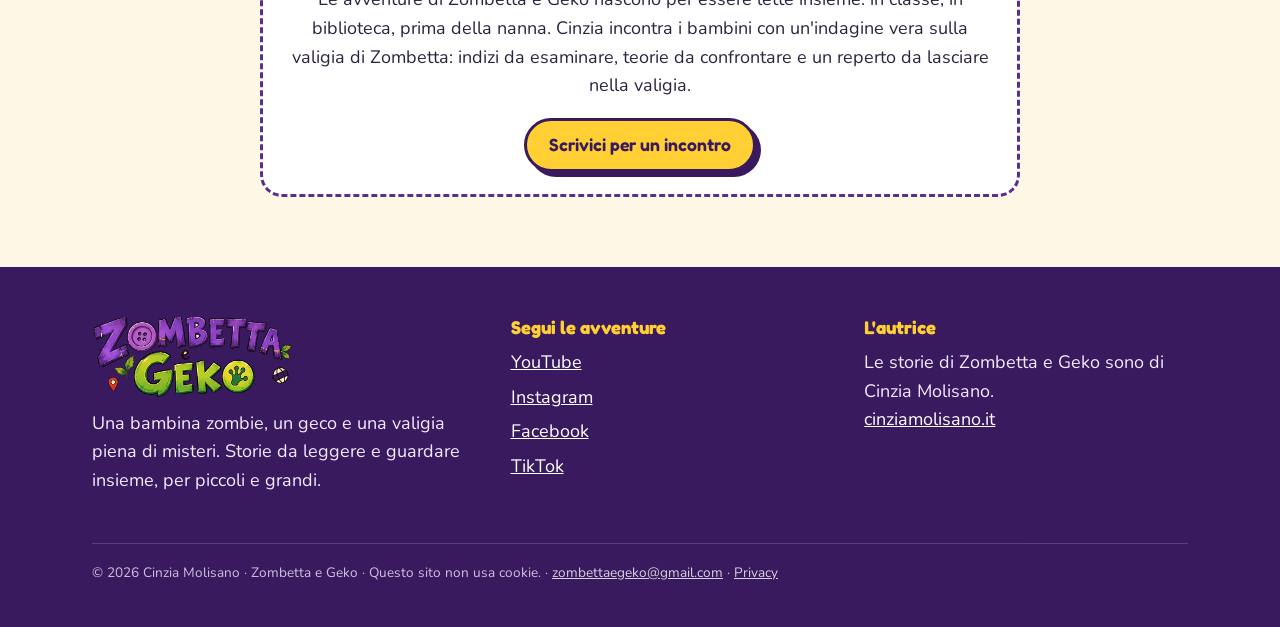
==== commit 5f21d4e1: "Tolta la fascia d'età 5-8 anni; aggiunti 404, sitemap e robots Co-Authored-By: Claude Opus 5.5 <nore" ====
--- a/index.html
+++ b/index.html
@@ -4,9 +4,9 @@
 <meta charset="utf-8">
 <meta name="viewport" content="width=device-width, initial-scale=1">
 <title>Zombetta e Geko – Libri, cartoni e giochi per bambini</title>
-<meta name="description" content="Le avventure di Zombetta, una bambina zombie, e del suo amico geco Geko: libri illustrati, cartoni animati, la canzone e giochi per bambini dai 5 agli 8 anni.">
+<meta name="description" content="Le avventure di Zombetta, una bambina zombie, e del suo amico geco Geko: libri illustrati, cartoni animati, la canzone e i giochi.">
 <meta property="og:title" content="Zombetta e Geko – Libri, cartoni e giochi per bambini">
-<meta property="og:description" content="Le avventure di Zombetta, una bambina zombie, e del suo amico geco Geko: libri illustrati, cartoni animati, la canzone e giochi per bambini dai 5 agli 8 anni.">
+<meta property="og:description" content="Le avventure di Zombetta, una bambina zombie, e del suo amico geco Geko: libri illustrati, cartoni animati, la canzone e i giochi.">
 <meta property="og:image" content="https://zombettaegeko.it/img/og.jpg">
 <meta property="og:type" content="website">
 <link rel="icon" href="img/favicon.png">
@@ -36,7 +36,7 @@
     <div>
       <img class="logo-grande" src="img/logo.webp" alt="Zombetta e Geko" width="520" height="300">
       <h1 style="font-size:clamp(1.6rem,3.4vw,2.4rem)">Una bambina zombie, un geco<br>e una valigia piena di misteri</h1>
-      <p class="sotto">Libri illustrati, cartoni animati, una canzone da cantare e giochi, per bambini dai 5 agli 8 anni.</p>
+      <p class="sotto">Libri illustrati, cartoni animati, una canzone da cantare e giochi.</p>
       <div class="bottoni">
         <a class="btn" href="libri.html">📚 I libri</a>
         <a class="btn verde" href="video.html">▶ I cartoni</a>
@@ -97,7 +97,7 @@
   <div class="wrap">
     <div>
       <img src="img/logo.webp" alt="" width="200" style="margin-bottom:12px">
-      <p>Una bambina zombie, un geco e una valigia piena di misteri. Storie da leggere e guardare insieme, per bambini dai 5 agli 8 anni.</p>
+      <p>Una bambina zombie, un geco e una valigia piena di misteri. Storie da leggere e guardare insieme, per piccoli e grandi.</p>
     </div>
     <div>
       <h3>Segui le avventure</h3>
--- a/style.css
+++ b/style.css
@@ -183,5 +183,7 @@
 .modulo .check input{width:auto;margin-top:6px}
 .modulo .btn{justify-self:start}
 .totale{font-size:1.25rem;margin:0}
-@media (max-width:640px){.modulo .riga{grid-template-columns:1fr 1fr}.modulo .due{grid-template-columns:1fr}}
+
+.modulo .riga5{grid-template-columns:1fr 1fr 1fr 1.3fr .8fr}
+@media (max-width:640px){.modulo .riga,.modulo .riga5{grid-template-columns:1fr 1fr}.modulo .due{grid-template-columns:1fr}}
 .legale h1{margin-top:20px}.legale h2{font-size:1.4rem;margin-top:28px}
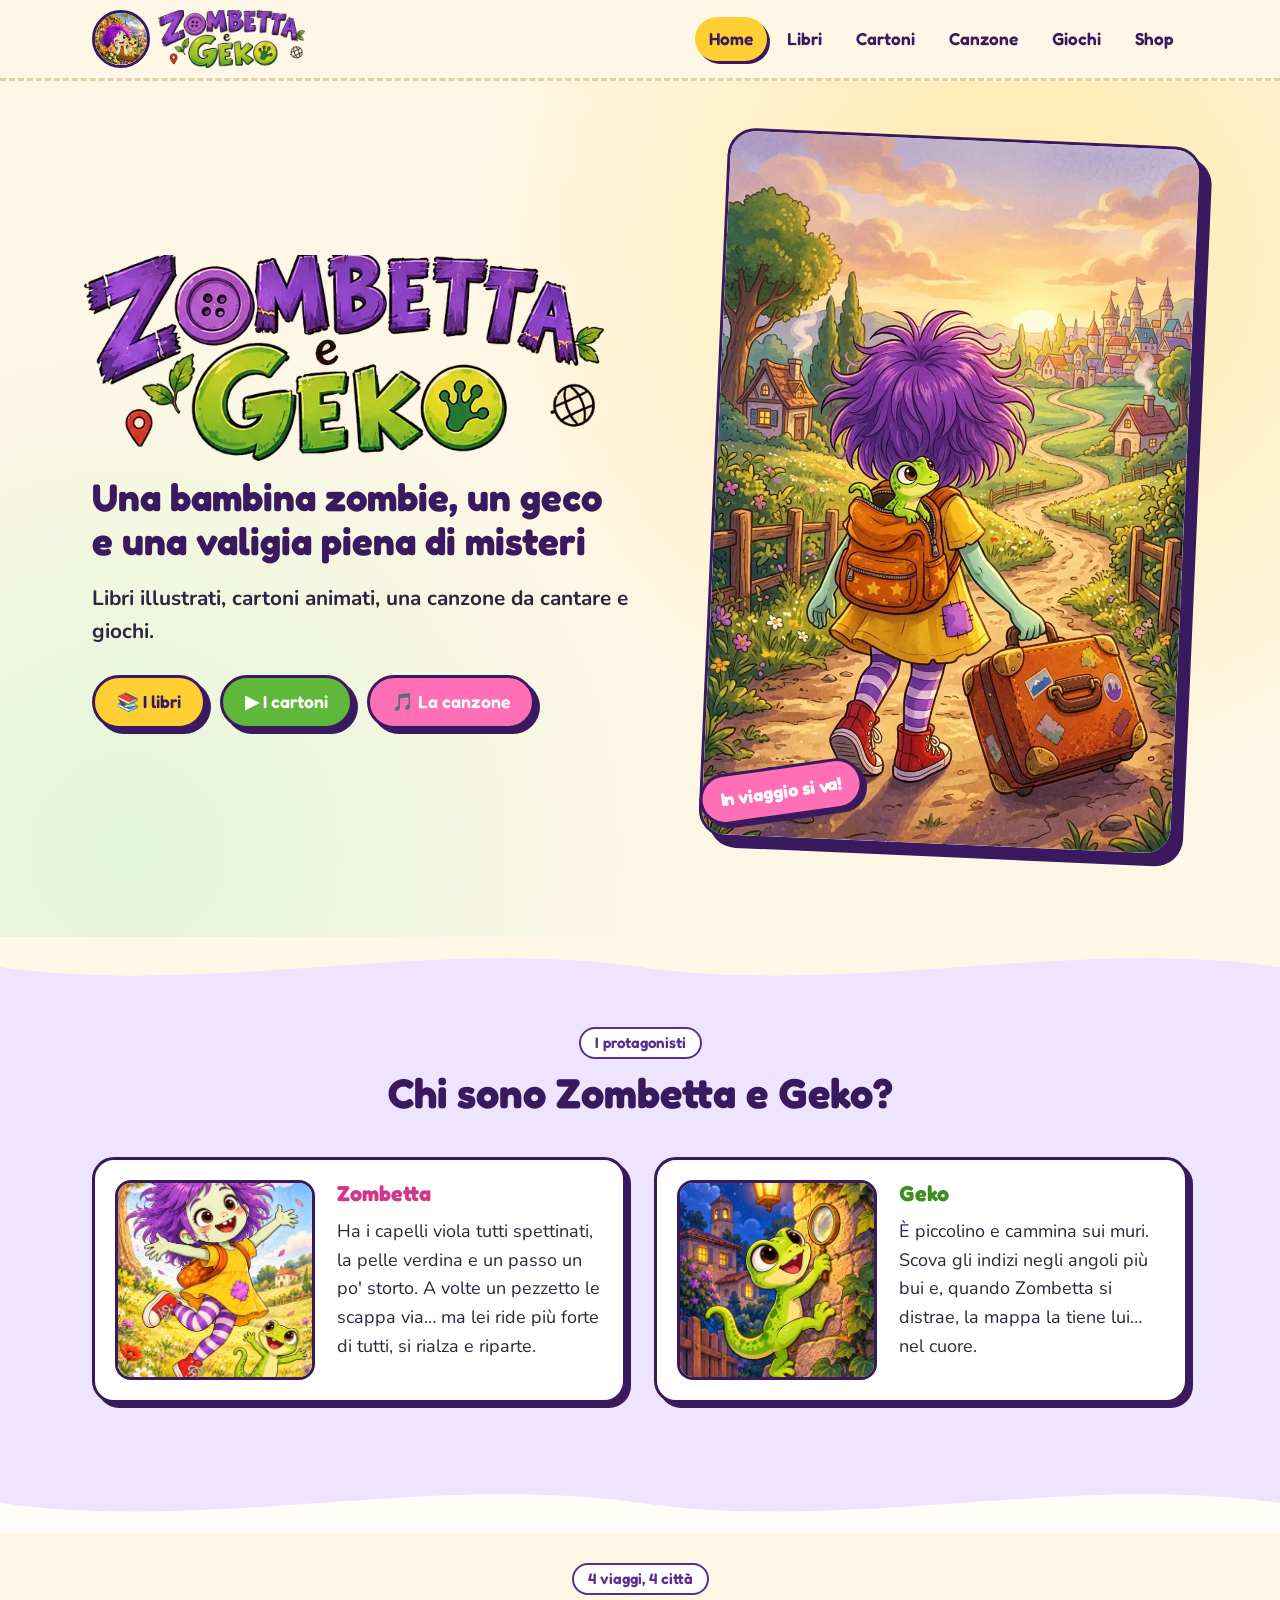
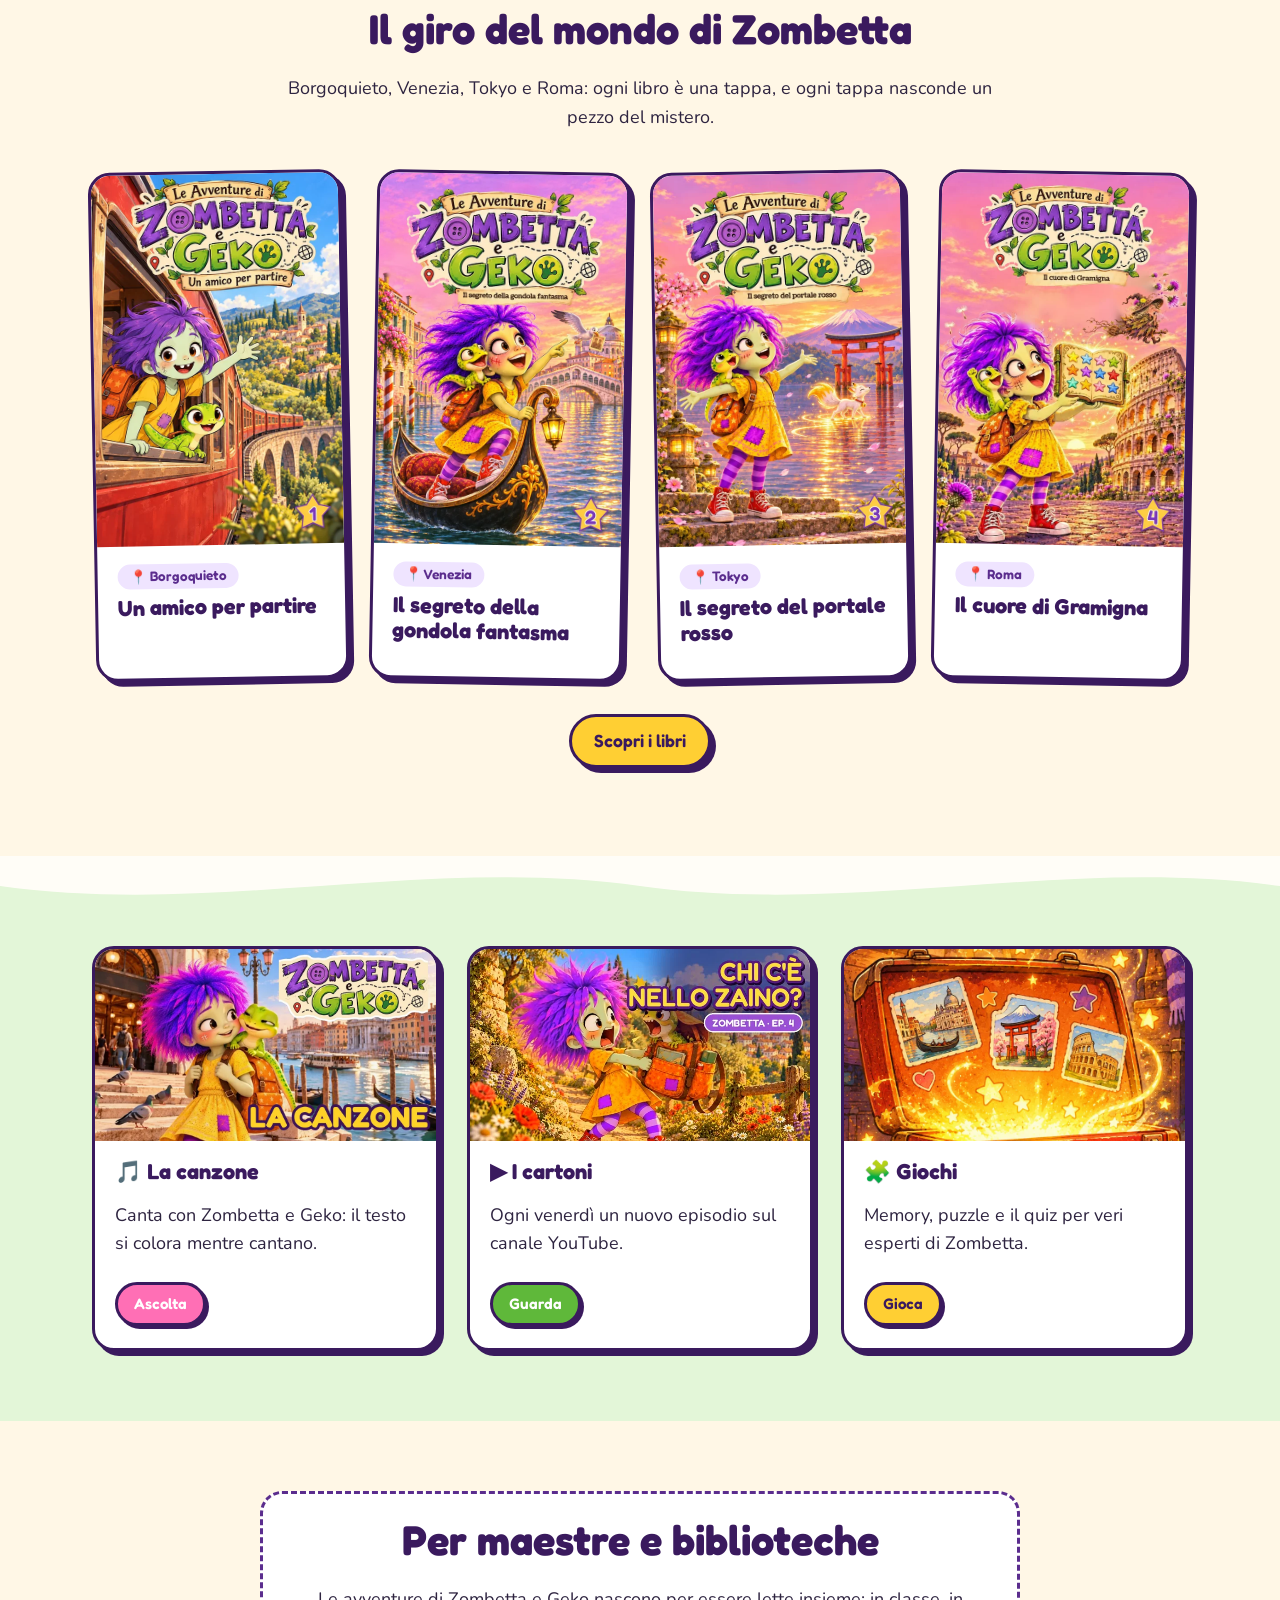
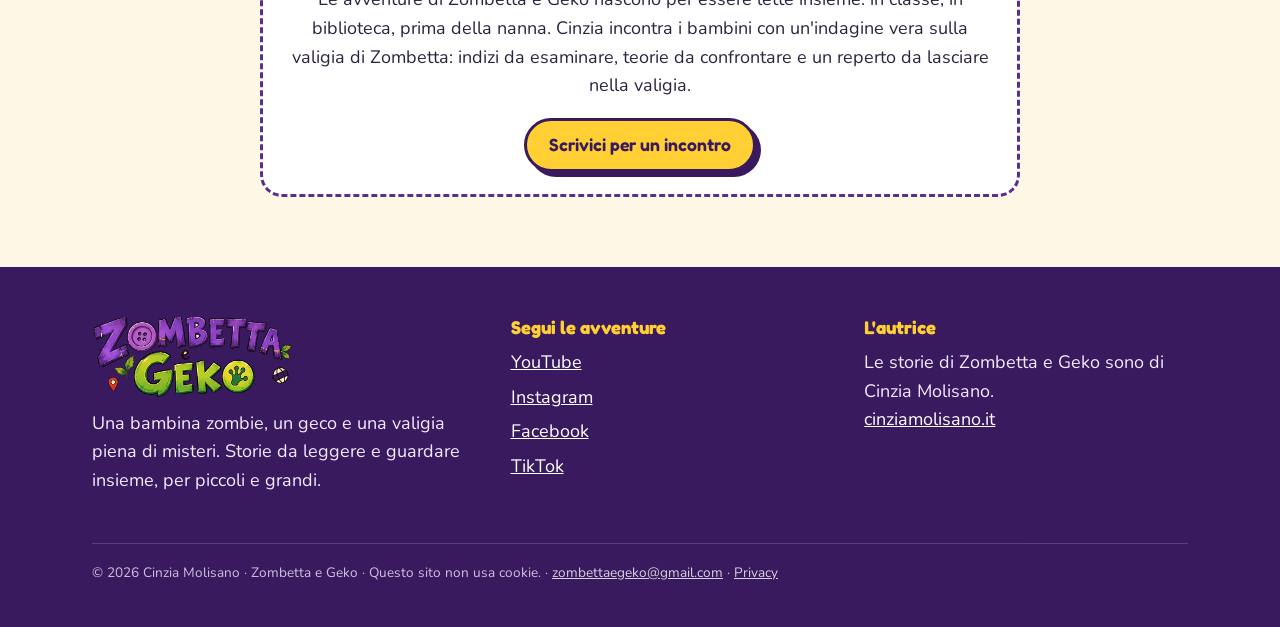
==== commit 3678761b: "Shop: sacca nera disponibile, magliette in arrivo; menu Magliette -> Shop Co-Authored-By: Claude Opu" ====
--- a/index.html
+++ b/index.html
@@ -25,7 +25,7 @@
 <li><a href="video.html">Cartoni</a></li>
 <li><a href="canzone.html">Canzone</a></li>
 <li><a href="giochi.html">Giochi</a></li>
-<li><a href="negozio.html">Magliette</a></li>
+<li><a href="negozio.html">Shop</a></li>
     </ul></nav>
   </div>
 </header>
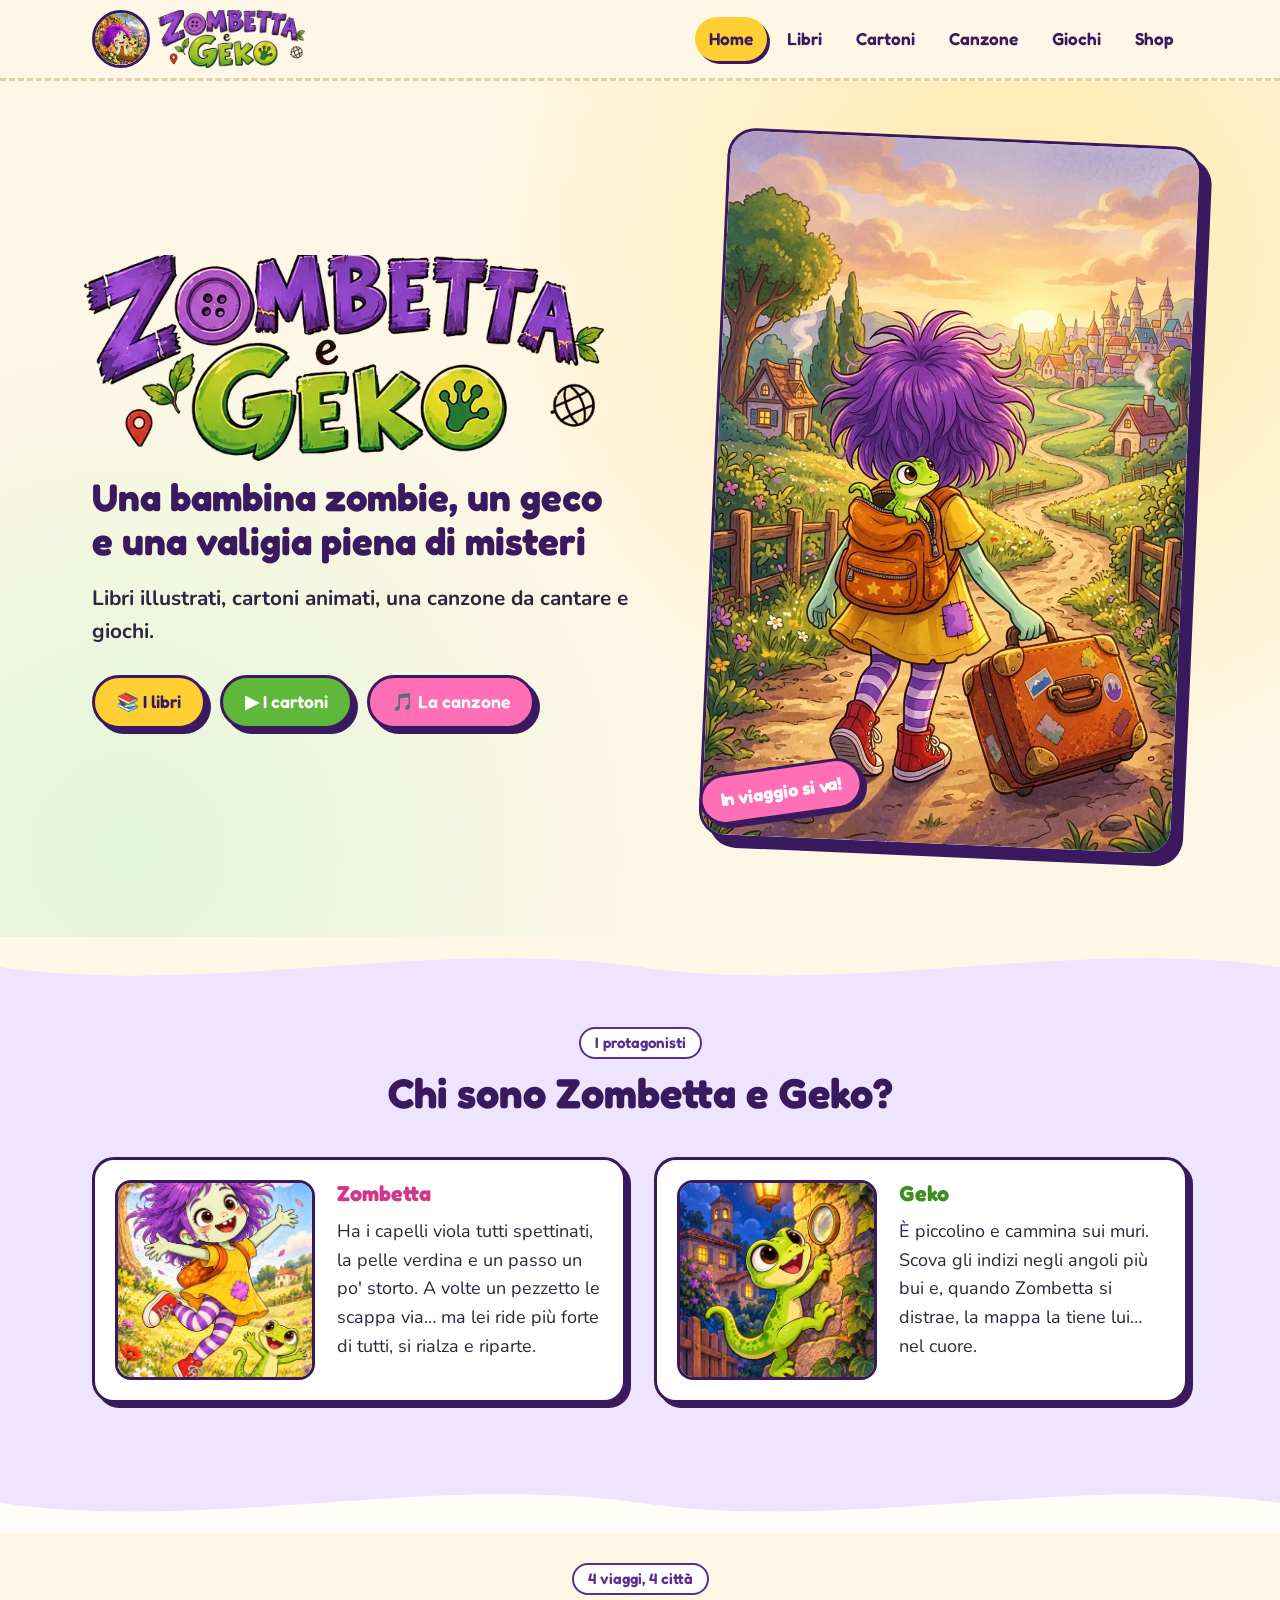
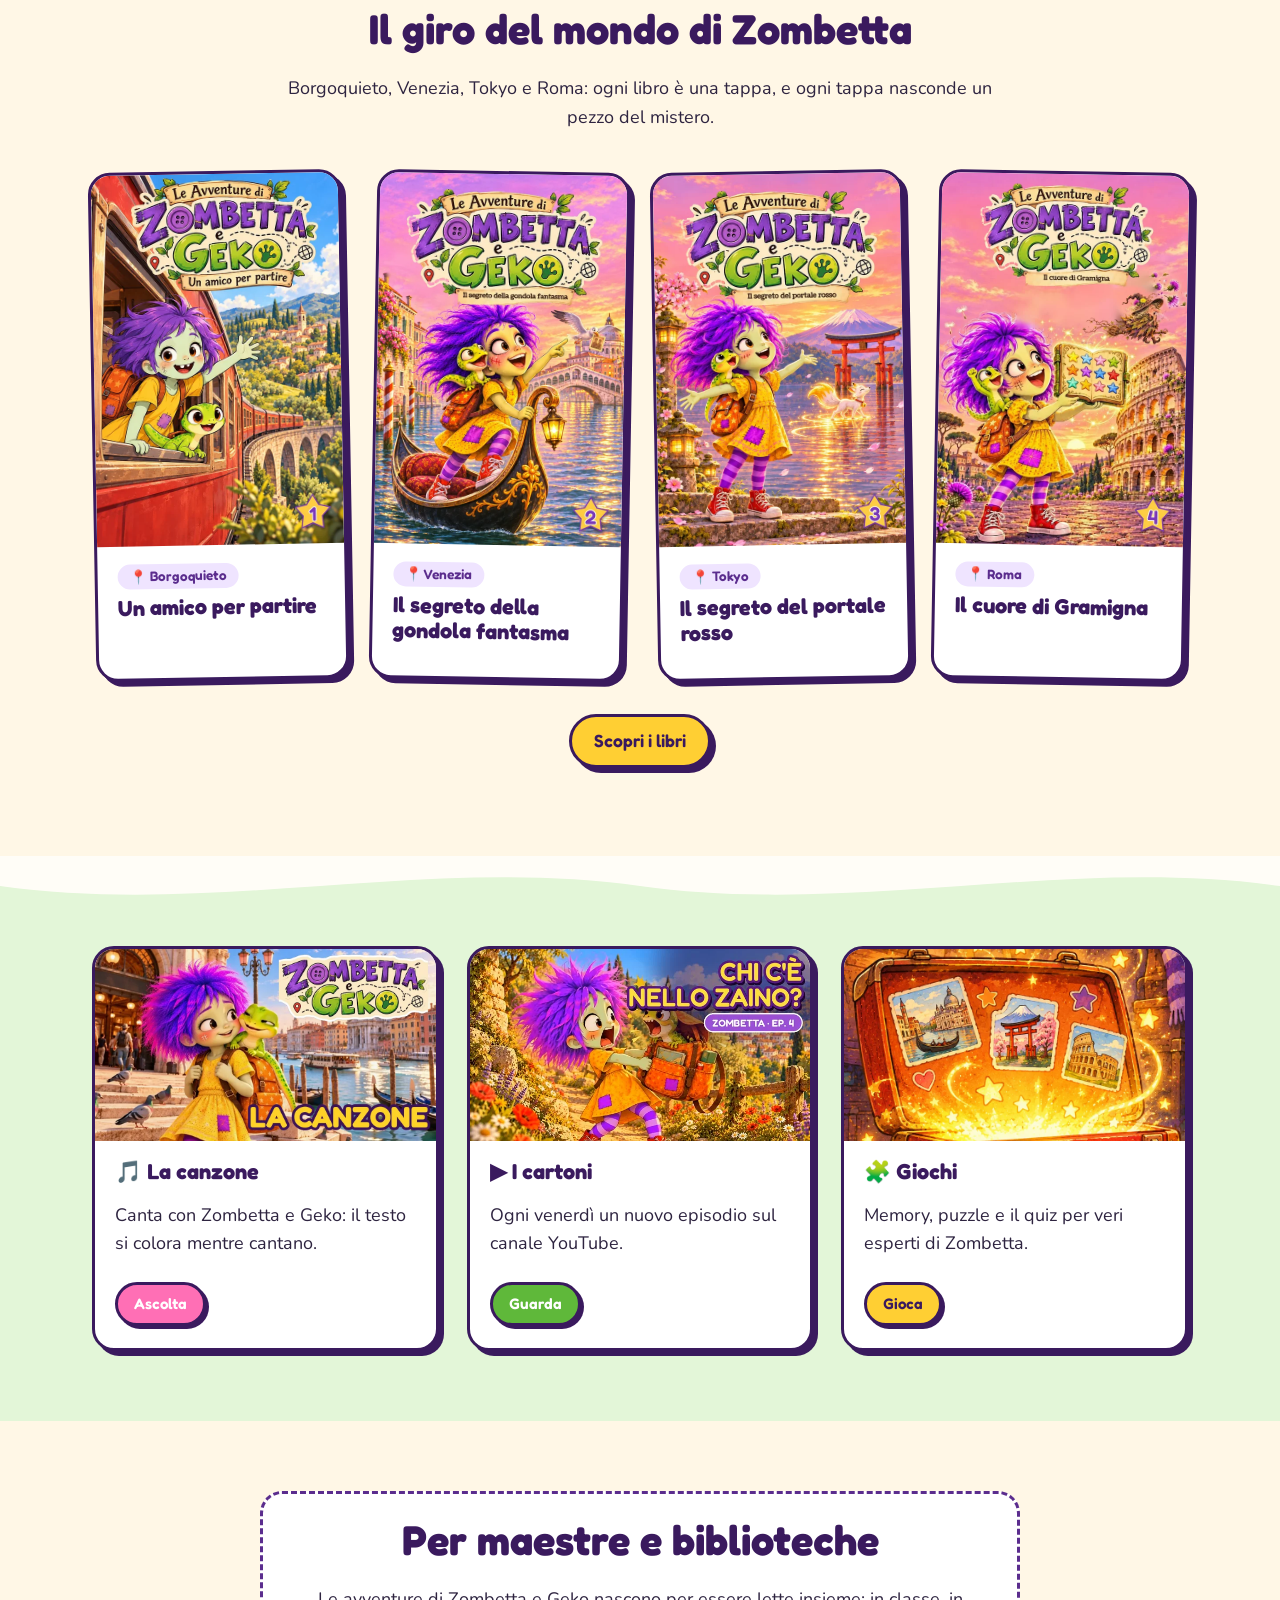
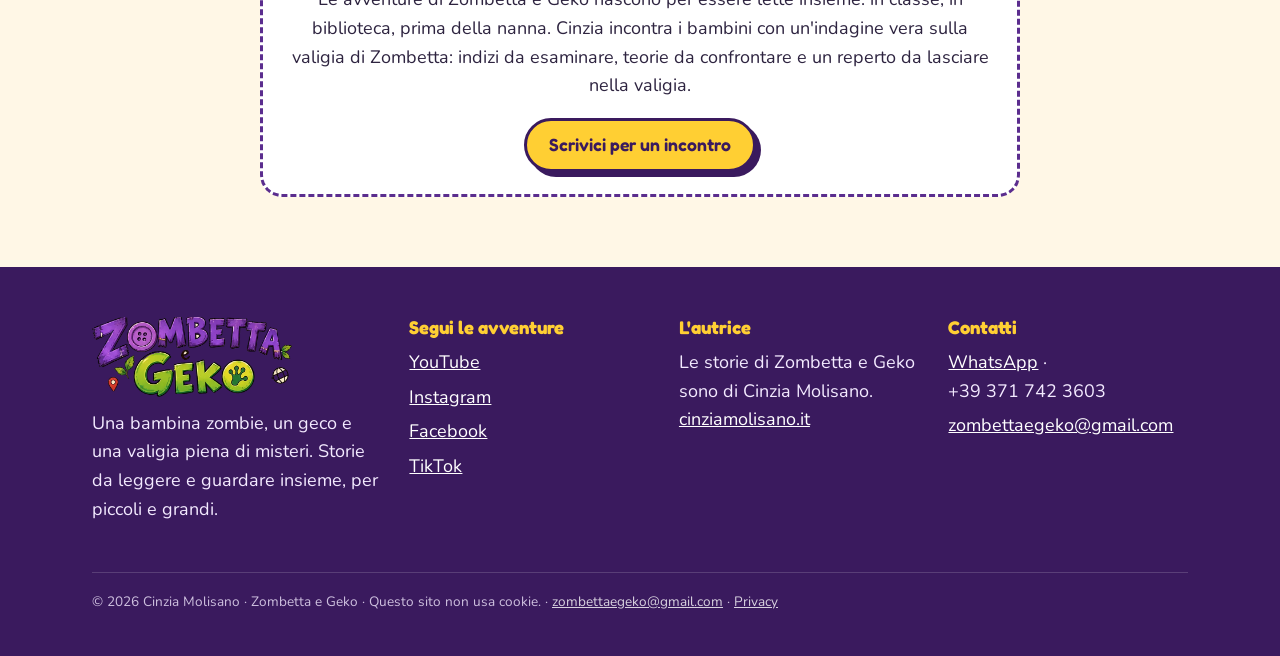
==== commit 8f0be401: "Shop: libro a 8 euro con dedica; numero WhatsApp nel sito Co-Authored-By: Claude Opus 5.5 <noreply@a" ====
--- a/index.html
+++ b/index.html
@@ -87,7 +87,7 @@
     <div class="avviso">
       <h2>Per maestre e biblioteche</h2>
       <p>Le avventure di Zombetta e Geko nascono per essere lette insieme: in classe, in biblioteca, prima della nanna. Cinzia incontra i bambini con un'indagine vera sulla valigia di Zombetta: indizi da esaminare, teorie da confrontare e un reperto da lasciare nella valigia.</p>
-      <a class="btn" href="https://www.instagram.com/zombettaegeko/" rel="noopener">Scrivici per un incontro</a>
+      <a class="btn" href="https://wa.me/393717423603" rel="noopener">Scrivici per un incontro</a>
     </div>
   </div>
 </section>
@@ -112,6 +112,13 @@
       <h3>L'autrice</h3>
       <p>Le storie di Zombetta e Geko sono di Cinzia Molisano.<br><a href="https://cinziamolisano.it" rel="noopener">cinziamolisano.it</a></p>
     </div>
+    <div>
+      <h3>Contatti</h3>
+      <ul>
+        <li><a href="https://wa.me/393717423603" rel="noopener">WhatsApp</a> · +39&nbsp;371&nbsp;742&nbsp;3603</li>
+        <li><a href="mailto:zombettaegeko@gmail.com">zombettaegeko@gmail.com</a></li>
+      </ul>
+    </div>
     <p class="piccolo">© <span class="anno">2026</span> Cinzia Molisano · Zombetta e Geko · Questo sito non usa cookie. · <a href="mailto:zombettaegeko@gmail.com">zombettaegeko@gmail.com</a> · <a href="privacy.html">Privacy</a></p>
   </div>
 </footer>
--- a/style.css
+++ b/style.css
@@ -127,7 +127,7 @@
 /* footer */
 footer{background:var(--viola-scuro);color:#f3eaff;padding:50px 0 30px;margin-top:0}
 footer a{color:#fff}
-footer .wrap{display:grid;grid-template-columns:1.2fr 1fr 1fr;gap:30px}
+footer .wrap{display:grid;grid-template-columns:1.2fr 1fr 1fr 1fr;gap:30px}
 footer h3{color:var(--giallo);font-size:1.15rem}
 footer ul{list-style:none;padding:0;margin:0}
 footer li{margin-bottom:6px}
